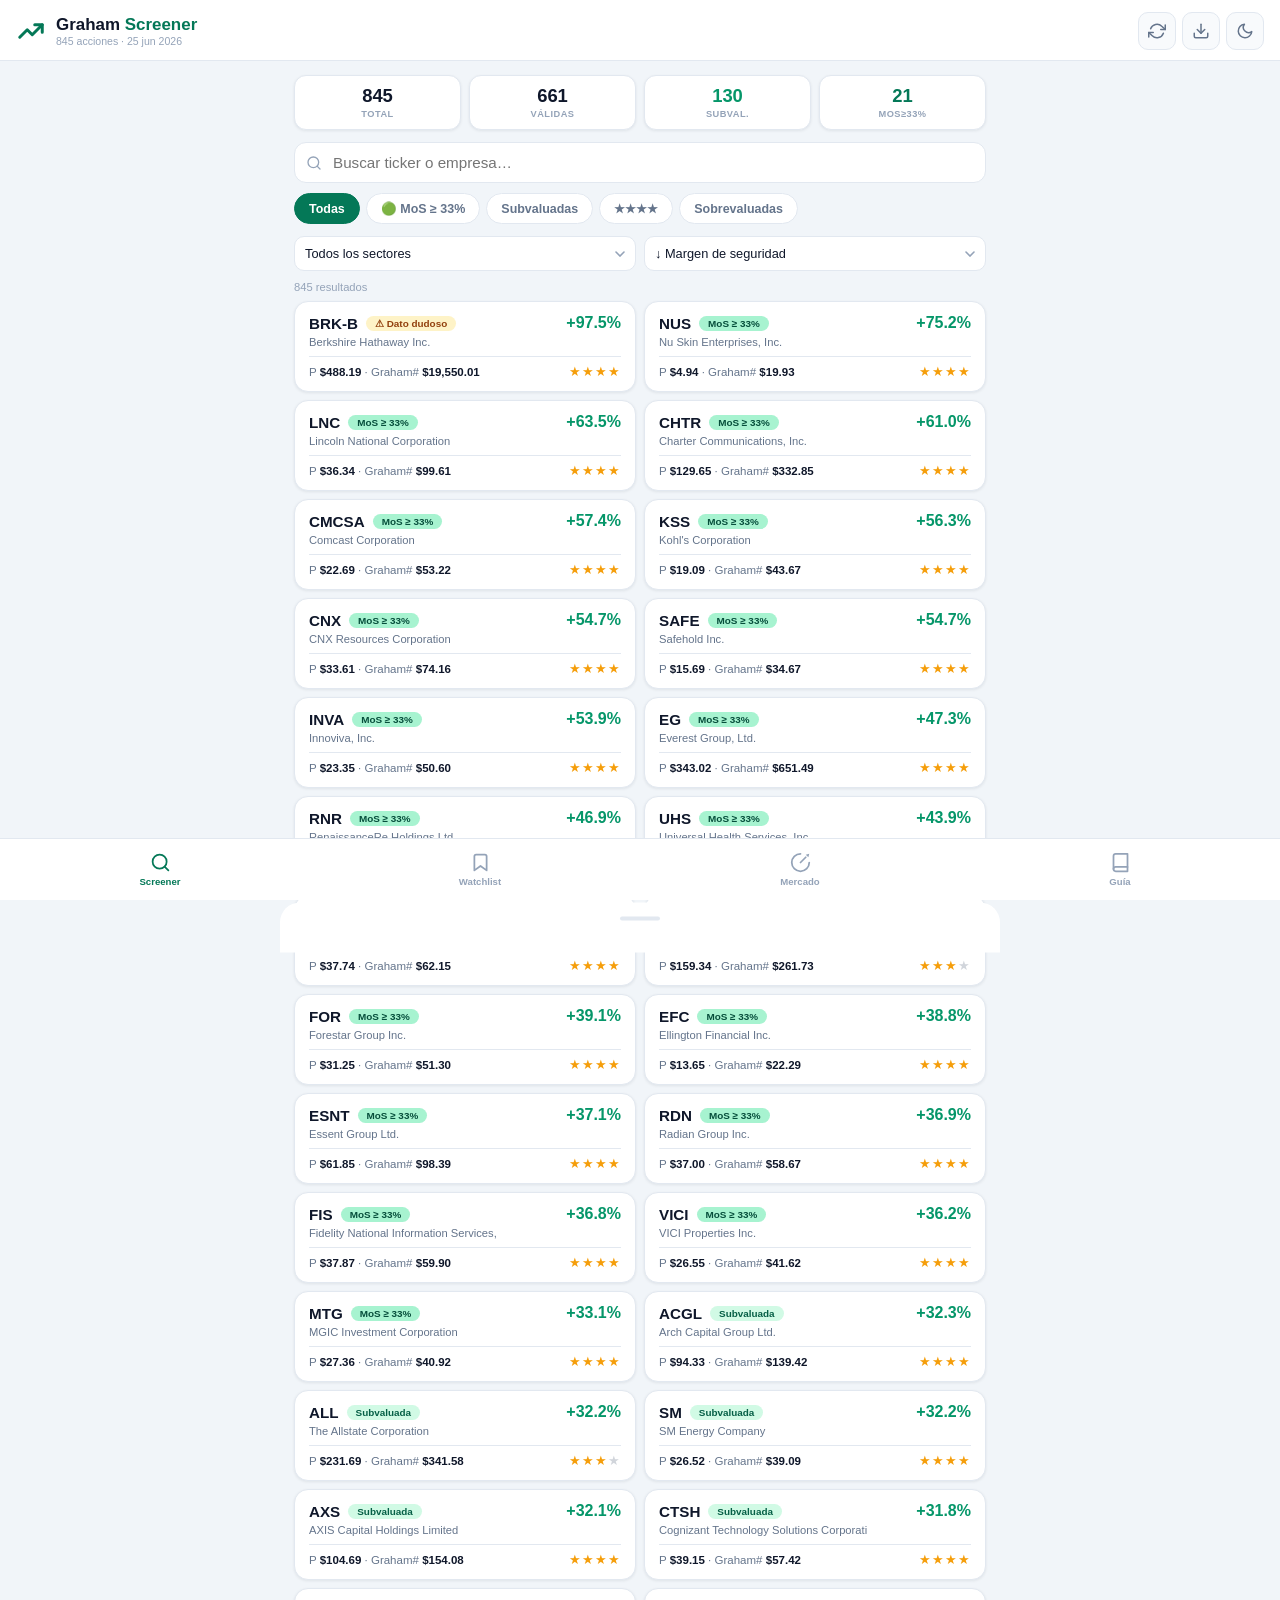
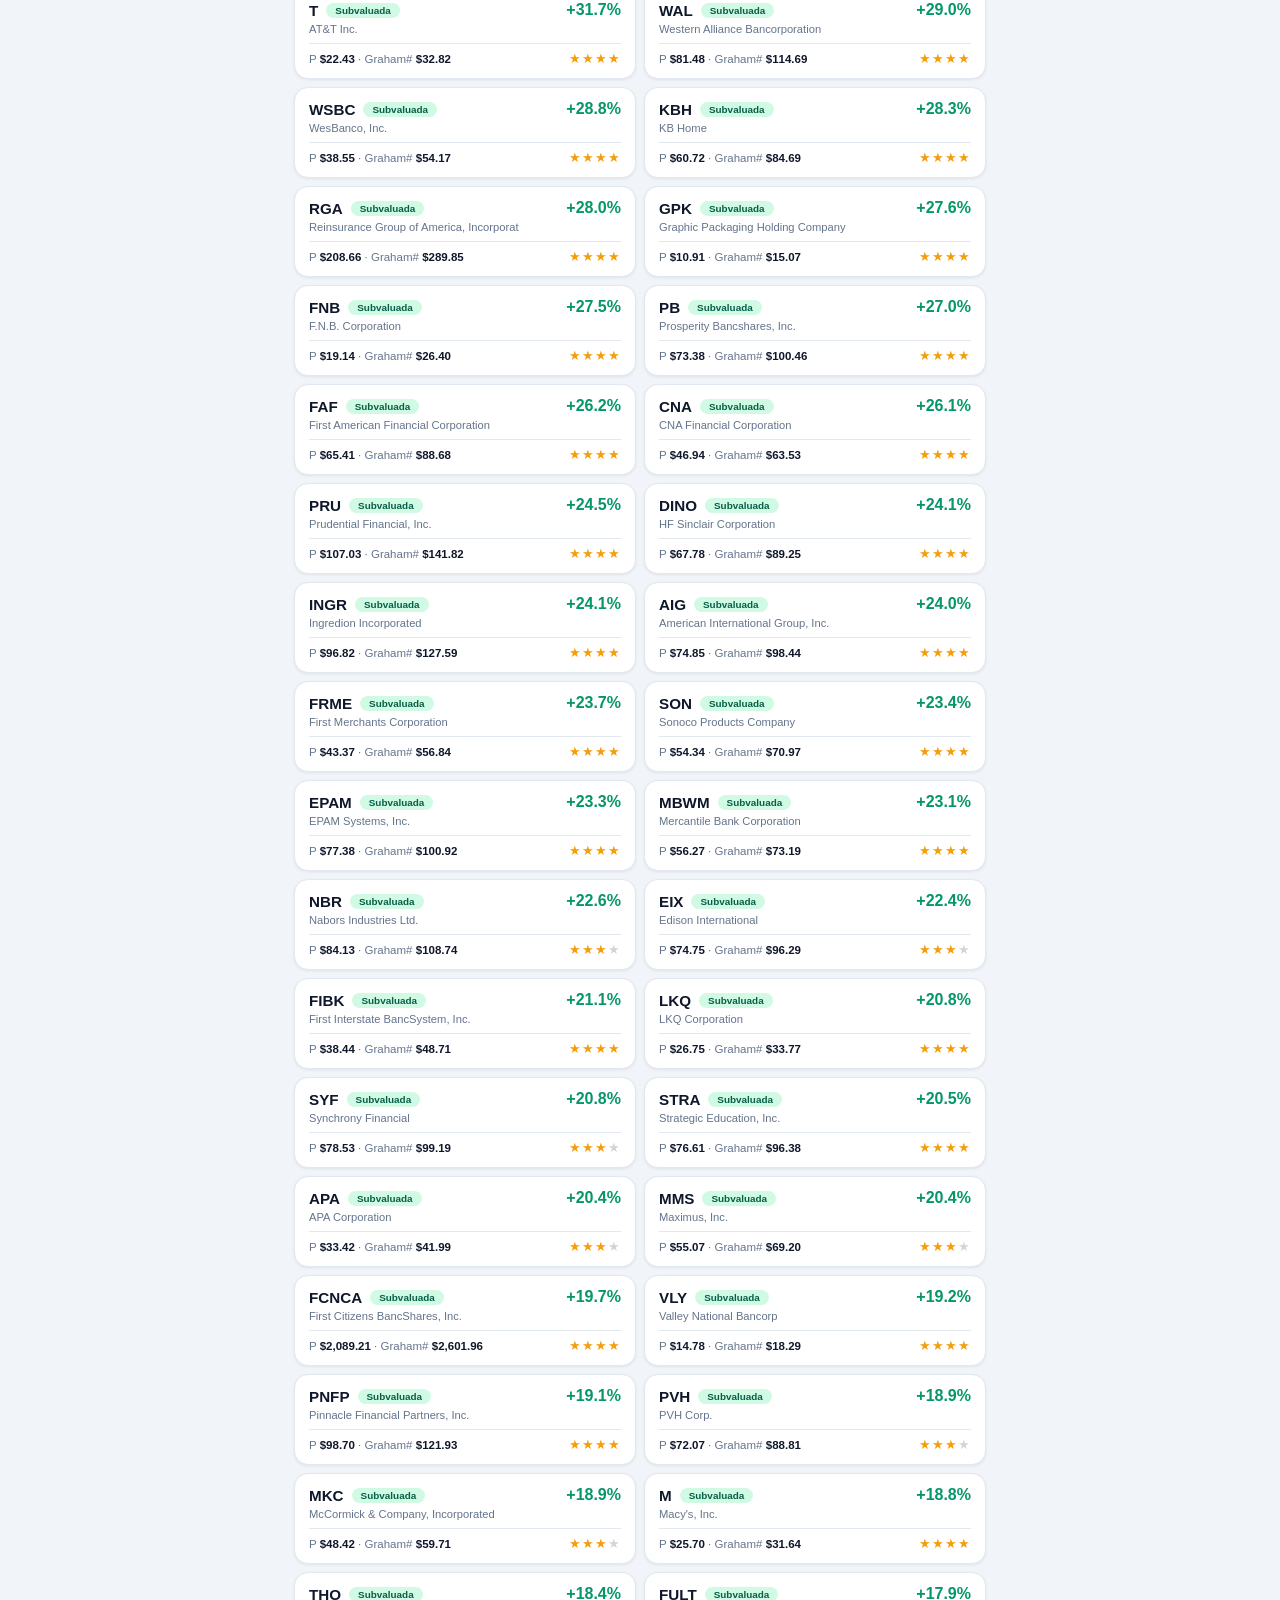
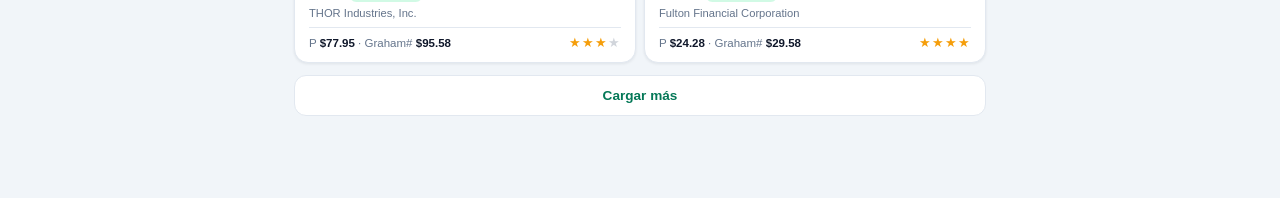
==== app/index.html @ 203ad16f "App Graham Screener (PWA Android) + actualizacion automatica de datos Co-Authored-By: Claude Fable 5" ====
<!DOCTYPE html>
<html lang="es">
<head>
<meta charset="UTF-8">
<meta name="viewport" content="width=device-width, initial-scale=1.0, viewport-fit=cover">
<meta name="theme-color" content="#065f46" media="(prefers-color-scheme: light)">
<meta name="theme-color" content="#0b1220" media="(prefers-color-scheme: dark)">
<meta name="description" content="Screener de acciones subvaluadas según el método de Benjamin Graham — S&P 500 + S&P MidCap 400">
<title>Graham Screener</title>
<link rel="manifest" href="manifest.json">
<link rel="icon" type="image/png" href="icons/icon-192.png">
<link rel="apple-touch-icon" href="icons/icon-192.png">
<link rel="stylesheet" href="styles.css">
</head>
<body>

<!-- ═══ Header ═══ -->
<header class="hdr">
  <div class="hdr-brand">
    <svg class="hdr-logo" viewBox="0 0 24 24" fill="none" stroke="currentColor" stroke-width="2.4" stroke-linecap="round" stroke-linejoin="round"><polyline points="3 17 9 11 13 15 21 7"/><polyline points="15 7 21 7 21 13"/></svg>
    <div>
      <h1>Graham <span>Screener</span></h1>
      <div class="hdr-sub" id="hdrUpdated">—</div>
    </div>
  </div>
  <div class="hdr-actions">
    <button class="icon-btn" id="btnRefresh" title="Actualizar datos" aria-label="Actualizar datos">
      <svg viewBox="0 0 24 24" fill="none" stroke="currentColor" stroke-width="2" stroke-linecap="round" stroke-linejoin="round"><polyline points="23 4 23 10 17 10"/><polyline points="1 20 1 14 7 14"/><path d="M3.51 9a9 9 0 0 1 14.85-3.36L23 10M1 14l4.64 4.36A9 9 0 0 0 20.49 15"/></svg>
    </button>
    <button class="icon-btn" id="btnImport" title="Importar archivo de datos" aria-label="Importar datos">
      <svg viewBox="0 0 24 24" fill="none" stroke="currentColor" stroke-width="2" stroke-linecap="round" stroke-linejoin="round"><path d="M21 15v4a2 2 0 0 1-2 2H5a2 2 0 0 1-2-2v-4"/><polyline points="7 10 12 15 17 10"/><line x1="12" y1="15" x2="12" y2="3"/></svg>
    </button>
    <button class="icon-btn" id="btnTheme" title="Cambiar tema" aria-label="Cambiar tema">
      <svg id="iconMoon" viewBox="0 0 24 24" fill="none" stroke="currentColor" stroke-width="2" stroke-linecap="round" stroke-linejoin="round"><path d="M21 12.79A9 9 0 1 1 11.21 3 7 7 0 0 0 21 12.79z"/></svg>
      <svg id="iconSun" viewBox="0 0 24 24" fill="none" stroke="currentColor" stroke-width="2" stroke-linecap="round" stroke-linejoin="round" style="display:none"><circle cx="12" cy="12" r="5"/><line x1="12" y1="1" x2="12" y2="3"/><line x1="12" y1="21" x2="12" y2="23"/><line x1="4.22" y1="4.22" x2="5.64" y2="5.64"/><line x1="18.36" y1="18.36" x2="19.78" y2="19.78"/><line x1="1" y1="12" x2="3" y2="12"/><line x1="21" y1="12" x2="23" y2="12"/><line x1="4.22" y1="19.78" x2="5.64" y2="18.36"/><line x1="18.36" y1="5.64" x2="19.78" y2="4.22"/></svg>
    </button>
  </div>
  <input type="file" id="fileImport" accept=".json,.js" hidden>
</header>

<main id="main">

<!-- ═══ VISTA: SCREENER ═══ -->
<section class="view active" id="view-screener">
  <div class="stats-row" id="statsRow"></div>

  <div class="search-wrap">
    <svg viewBox="0 0 24 24" fill="none" stroke="currentColor" stroke-width="2" stroke-linecap="round"><circle cx="11" cy="11" r="8"/><line x1="21" y1="21" x2="16.65" y2="16.65"/></svg>
    <input type="search" id="searchBox" placeholder="Buscar ticker o empresa…" autocomplete="off">
  </div>

  <div class="chips-scroll" id="filterChips">
    <button class="chip active" data-filter="all">Todas</button>
    <button class="chip" data-filter="strong">🟢 MoS ≥ 33%</button>
    <button class="chip" data-filter="under">Subvaluadas</button>
    <button class="chip" data-filter="stars4">★★★★</button>
    <button class="chip" data-filter="over">Sobrevaluadas</button>
  </div>

  <div class="selects-row">
    <select id="sectorSel" aria-label="Sector"></select>
    <select id="sortSel" aria-label="Ordenar por">
      <option value="mos">↓ Margen de seguridad</option>
      <option value="stars">↓ Estrellas</option>
      <option value="pe">↑ P/E</option>
      <option value="pb">↑ P/B</option>
      <option value="mcap">↓ Capitalización</option>
      <option value="ticker">A–Z Ticker</option>
    </select>
  </div>

  <div class="result-count" id="resultCount"></div>
  <div class="stock-list" id="stockList"></div>
  <button class="btn-more" id="btnMore" style="display:none">Cargar más</button>
</section>

<!-- ═══ VISTA: WATCHLIST ═══ -->
<section class="view" id="view-watchlist">
  <div class="card">
    <div class="card-title">➕ Agregar acción manual</div>
    <div class="form-grid">
      <div class="fg"><label for="fTk">Ticker</label><input id="fTk" type="text" placeholder="AAPL" maxlength="12" autocapitalize="characters"></div>
      <div class="fg"><label for="fPr">Precio ($)</label><input id="fPr" type="number" inputmode="decimal" placeholder="175.50" min="0" step="0.01"></div>
      <div class="fg"><label for="fEp">EPS (TTM)</label><input id="fEp" type="number" inputmode="decimal" placeholder="6.13" step="0.01"></div>
      <div class="fg"><label for="fBv">BVPS</label><input id="fBv" type="number" inputmode="decimal" placeholder="4.25" step="0.01"></div>
      <div class="fg fg-full"><label for="fNm">Nombre (opcional)</label><input id="fNm" type="text" placeholder="Apple Inc."></div>
    </div>
    <button class="btn-primary" id="btnAdd">Agregar a watchlist</button>
    <p class="form-hint">EPS y BVPS en <a href="https://finance.yahoo.com" target="_blank" rel="noopener">finance.yahoo.com</a> → Statistics. Para BMV usa sufijo .MX (ej. AMXB.MX)</p>
  </div>
  <div class="card">
    <div class="card-head">
      <span class="card-title">Mi watchlist</span>
      <span class="card-count" id="wlCount"></span>
    </div>
    <div id="wlBody"></div>
  </div>
</section>

<!-- ═══ VISTA: MERCADO ═══ -->
<section class="view" id="view-market">
  <div class="card">
    <div class="card-title">Indicador Buffett — Market Cap / GNP</div>
    <div class="bi-flex">
      <div id="biGauge"></div>
      <div class="bi-info">
        <div class="bi-num-row"><span class="bi-num" id="biNum">—</span><span class="bi-unit">% del GNP</span></div>
        <span class="bi-pill" id="biPill">Sin dato</span>
        <div class="bi-date" id="biDate"></div>
      </div>
    </div>
    <div class="bi-zones">
      <span class="zone z-green">&lt;75% Subvaluado</span>
      <span class="zone z-yellow">75–90% Justo</span>
      <span class="zone z-orange">90–115% Alto</span>
      <span class="zone z-red">&gt;115% Peligro</span>
    </div>
    <div class="bi-edit">
      <input type="number" id="biIn" inputmode="decimal" placeholder="ej. 182" min="0" max="500">
      <button class="btn-primary" id="btnBI">Actualizar</button>
    </div>
    <p class="form-hint">Consulta el valor actual en <a href="https://www.gurufocus.com/stock-market-valuations.php" target="_blank" rel="noopener">gurufocus.com — Market Valuations</a></p>
  </div>

  <div class="card">
    <div class="card-title">🟢 Oportunidades por sector <span class="card-title-note">(MoS ≥ 0%)</span></div>
    <div id="sectorBars"></div>
  </div>

  <div class="card">
    <div class="card-title">⭐ Top 10 — Mayor margen de seguridad</div>
    <div id="topList"></div>
  </div>
</section>

<!-- ═══ VISTA: GUÍA ═══ -->
<section class="view" id="view-guide">
  <div class="card">
    <div class="card-title">📐 Método de Benjamin Graham</div>
    <div class="formula">Graham # = √(22.5 × EPS × BVPS)</div>
    <ul class="guide-list">
      <li><strong>EPS</strong> — ganancias por acción de los últimos 12 meses</li>
      <li><strong>BVPS</strong> — valor en libros por acción</li>
      <li><strong>22.5</strong> — P/E máximo (15) × P/B máximo (1.5) según Graham</li>
      <li>Precio &lt; Graham # → la acción cotiza bajo su valor intrínseco</li>
      <li>Graham recomendaba comprar con <strong>margen de seguridad ≥ 33%</strong></li>
      <li>EPS o BVPS negativos → Graham # inválido (no aplica el método)</li>
    </ul>
  </div>
  <div class="card">
    <div class="card-title">★ Score de 4 estrellas</div>
    <ul class="guide-list">
      <li>★ Precio &lt; Graham Number</li>
      <li>★ P/E ≤ 15</li>
      <li>★ P/B ≤ 1.5</li>
      <li>★ P/E × P/B ≤ 22.5</li>
    </ul>
  </div>
  <div class="card">
    <div class="card-title">🔄 Cómo actualizar los datos</div>
    <ol class="guide-steps">
      <li><strong>Automático:</strong> cada día hábil, después del cierre del mercado, un robot en la nube (GitHub Actions) corre el screener completo y publica los datos nuevos.</li>
      <li>En la app, toca el botón <strong>🔄 Actualizar</strong> (arriba a la derecha) para traerlos. También se refrescan solos al abrir la app con internet.</li>
      <li><strong>Manual (respaldo):</strong> corre <code>run_screener.bat</code> en tu PC y usa el botón <strong>⬇ Importar</strong> con el archivo <code>graham_screen.json</code>.</li>
    </ol>
    <p class="form-hint">Los datos se guardan en el teléfono y quedan disponibles sin conexión.</p>
  </div>
  <div class="warn-box">
    ⚠️ <strong>Nota BRK-B:</strong> Berkshire reporta BVPS en escala Clase A. El dato de Yahoo Finance infla su Graham Number — no es confiable para BRK-B.
  </div>
  <div class="warn-box info">
    ℹ️ Esta app es una herramienta educativa de análisis cuantitativo. No constituye asesoría de inversión.
  </div>
</section>

</main>

<!-- ═══ Bottom Nav ═══ -->
<nav class="bottom-nav">
  <button class="nav-item active" data-view="screener">
    <svg viewBox="0 0 24 24" fill="none" stroke="currentColor" stroke-width="2" stroke-linecap="round"><circle cx="11" cy="11" r="8"/><line x1="21" y1="21" x2="16.65" y2="16.65"/></svg>
    <span>Screener</span>
  </button>
  <button class="nav-item" data-view="watchlist">
    <svg viewBox="0 0 24 24" fill="none" stroke="currentColor" stroke-width="2" stroke-linecap="round" stroke-linejoin="round"><path d="M19 21l-7-5-7 5V5a2 2 0 0 1 2-2h10a2 2 0 0 1 2 2z"/></svg>
    <span>Watchlist</span>
  </button>
  <button class="nav-item" data-view="market">
    <svg viewBox="0 0 24 24" fill="none" stroke="currentColor" stroke-width="2" stroke-linecap="round" stroke-linejoin="round"><path d="M12 2a10 10 0 1 0 10 10"/><path d="M12 12l6-6"/><path d="M22 2l-4 1 3 3z" fill="currentColor" stroke="none"/></svg>
    <span>Mercado</span>
  </button>
  <button class="nav-item" data-view="guide">
    <svg viewBox="0 0 24 24" fill="none" stroke="currentColor" stroke-width="2" stroke-linecap="round" stroke-linejoin="round"><path d="M4 19.5A2.5 2.5 0 0 1 6.5 17H20"/><path d="M6.5 2H20v20H6.5A2.5 2.5 0 0 1 4 19.5v-15A2.5 2.5 0 0 1 6.5 2z"/></svg>
    <span>Guía</span>
  </button>
</nav>

<!-- ═══ Detail Sheet ═══ -->
<div class="sheet-backdrop" id="sheetBackdrop"></div>
<div class="sheet" id="sheet" role="dialog" aria-modal="true">
  <div class="sheet-handle"></div>
  <div id="sheetBody"></div>
</div>

<div class="toast" id="toast"></div>

<script src="data.js"></script>
<script src="app.js"></script>
</body>
</html>
---- app/styles.css ----
/* ═══ Graham Screener — mobile-first PWA ═══ */
:root {
  --bg: #f1f5f9;
  --surface: #ffffff;
  --surface2: #f8fafc;
  --border: #e2e8f0;
  --text: #0f172a;
  --text2: #64748b;
  --text3: #94a3b8;
  --accent: #047857;
  --accent-soft: #d1fae5;
  --accent-text: #065f46;
  --green: #059669;
  --green-bg: #d1fae5;
  --green-text: #065f46;
  --strong-bg: #a7f3d0;
  --strong-text: #064e3b;
  --yellow-bg: #fef3c7;
  --yellow-text: #92400e;
  --orange-bg: #ffedd5;
  --orange-text: #c2410c;
  --red: #dc2626;
  --red-bg: #fee2e2;
  --red-text: #991b1b;
  --gray-bg: #f1f5f9;
  --gray-text: #475569;
  --star: #f59e0b;
  --star-off: #d1d5db;
  --shadow: 0 1px 3px rgba(15, 23, 42, .08);
  --nav-h: 62px;
}
[data-theme="dark"] {
  --bg: #0b1220;
  --surface: #131c2e;
  --surface2: #1a2438;
  --border: #263450;
  --text: #e2e8f0;
  --text2: #94a3b8;
  --text3: #64748b;
  --accent: #10b981;
  --accent-soft: #064e3b;
  --accent-text: #6ee7b7;
  --green: #34d399;
  --green-bg: #064e3b;
  --green-text: #6ee7b7;
  --strong-bg: #065f46;
  --strong-text: #a7f3d0;
  --yellow-bg: #452c03;
  --yellow-text: #fcd34d;
  --orange-bg: #431407;
  --orange-text: #fdba74;
  --red: #f87171;
  --red-bg: #450a0a;
  --red-text: #fca5a5;
  --gray-bg: #1e293b;
  --gray-text: #94a3b8;
  --star: #fbbf24;
  --star-off: #334155;
  --shadow: 0 1px 3px rgba(0, 0, 0, .4);
}

* { margin: 0; padding: 0; box-sizing: border-box; -webkit-tap-highlight-color: transparent; }
html { scroll-behavior: smooth; }
body {
  font-family: -apple-system, BlinkMacSystemFont, 'Segoe UI', Roboto, sans-serif;
  background: var(--bg); color: var(--text);
  padding-bottom: calc(var(--nav-h) + env(safe-area-inset-bottom));
  min-height: 100vh;
  transition: background .2s, color .2s;
}
button { font-family: inherit; cursor: pointer; }
input, select { font-family: inherit; color: var(--text); }

/* ═══ Header ═══ */
.hdr {
  position: sticky; top: 0; z-index: 40;
  display: flex; align-items: center; justify-content: space-between;
  padding: 12px 16px calc(10px);
  padding-top: calc(12px + env(safe-area-inset-top));
  background: var(--surface);
  border-bottom: 1px solid var(--border);
}
.hdr-brand { display: flex; align-items: center; gap: 10px; }
.hdr-logo { width: 30px; height: 30px; color: var(--accent); flex-shrink: 0; }
.hdr h1 { font-size: 1.06rem; font-weight: 800; line-height: 1.15; }
.hdr h1 span { color: var(--accent); }
.hdr-sub { font-size: .66rem; color: var(--text3); }
.hdr-actions { display: flex; gap: 6px; }
.icon-btn {
  width: 38px; height: 38px; border-radius: 10px;
  border: 1px solid var(--border); background: var(--surface2);
  color: var(--text2); display: grid; place-items: center;
}
.icon-btn svg { width: 18px; height: 18px; }
.icon-btn:active { transform: scale(.93); }

/* ═══ Views ═══ */
main { padding: 14px 14px 20px; max-width: 720px; margin: 0 auto; }
.view { display: none; animation: fadeIn .18s ease; }
.view.active { display: block; }
@keyframes fadeIn { from { opacity: 0; transform: translateY(4px); } to { opacity: 1; transform: none; } }

/* ═══ Stats row ═══ */
.stats-row {
  display: grid; grid-template-columns: repeat(4, 1fr); gap: 8px; margin-bottom: 12px;
}
.stat {
  background: var(--surface); border: 1px solid var(--border); border-radius: 12px;
  padding: 10px 6px; text-align: center; box-shadow: var(--shadow);
}
.stat .v { font-size: 1.15rem; font-weight: 800; line-height: 1.1; }
.stat .l { font-size: .58rem; font-weight: 700; color: var(--text3); text-transform: uppercase; letter-spacing: .05em; margin-top: 3px; }
.stat.s-green .v { color: var(--green); }
.stat.s-strong .v { color: var(--accent); }

/* ═══ Search + filters ═══ */
.search-wrap { position: relative; margin-bottom: 10px; }
.search-wrap svg {
  position: absolute; left: 12px; top: 50%; transform: translateY(-50%);
  width: 16px; height: 16px; color: var(--text3); pointer-events: none;
}
.search-wrap input {
  width: 100%; padding: 11px 14px 11px 38px;
  border: 1.5px solid var(--border); border-radius: 12px;
  background: var(--surface); font-size: .95rem;
}
.search-wrap input:focus { outline: none; border-color: var(--accent); }

.chips-scroll {
  display: flex; gap: 6px; overflow-x: auto; padding-bottom: 6px; margin-bottom: 6px;
  scrollbar-width: none;
}
.chips-scroll::-webkit-scrollbar { display: none; }
.chip {
  flex-shrink: 0; padding: 7px 14px; border-radius: 20px;
  font-size: .78rem; font-weight: 600;
  border: 1.5px solid var(--border); background: var(--surface); color: var(--text2);
  white-space: nowrap;
}
.chip.active { background: var(--accent); color: #fff; border-color: var(--accent); }

.selects-row { display: grid; grid-template-columns: 1fr 1fr; gap: 8px; margin-bottom: 10px; }
.selects-row select {
  width: 100%; padding: 9px 10px; border: 1.5px solid var(--border);
  border-radius: 10px; background: var(--surface); font-size: .8rem;
  appearance: none;
  background-image: url("data:image/svg+xml,%3Csvg xmlns='http://www.w3.org/2000/svg' width='10' height='6' viewBox='0 0 10 6'%3E%3Cpath d='M1 1l4 4 4-4' stroke='%2394a3b8' stroke-width='1.6' fill='none' stroke-linecap='round'/%3E%3C/svg%3E");
  background-repeat: no-repeat; background-position: right 10px center;
}
.result-count { font-size: .7rem; color: var(--text3); margin-bottom: 8px; }

/* ═══ Stock cards ═══ */
.stock-list { display: flex; flex-direction: column; gap: 8px; }
.stock-card {
  background: var(--surface); border: 1px solid var(--border); border-radius: 14px;
  padding: 12px 14px; box-shadow: var(--shadow); cursor: pointer;
  display: grid; grid-template-columns: 1fr auto; gap: 4px 10px;
  transition: transform .08s;
}
.stock-card:active { transform: scale(.985); }
.sc-top { display: flex; align-items: center; gap: 8px; min-width: 0; }
.sc-ticker { font-weight: 800; font-size: .95rem; }
.sc-badge {
  padding: 2px 9px; border-radius: 20px; font-size: .62rem; font-weight: 700; white-space: nowrap;
}
.b-strong { background: var(--strong-bg); color: var(--strong-text); }
.b-under { background: var(--green-bg); color: var(--green-text); }
.b-fair { background: var(--yellow-bg); color: var(--yellow-text); }
.b-over { background: var(--red-bg); color: var(--red-text); }
.b-na { background: var(--gray-bg); color: var(--gray-text); }
.sc-name {
  font-size: .7rem; color: var(--text2);
  overflow: hidden; text-overflow: ellipsis; white-space: nowrap;
}
.sc-mos { text-align: right; font-weight: 800; font-size: 1rem; }
.mos-pos { color: var(--green); }
.mos-neg { color: var(--red); }
.mos-na { color: var(--text3); font-weight: 600; font-size: .8rem; }
.sc-bottom {
  grid-column: 1 / -1; display: flex; align-items: center; justify-content: space-between;
  margin-top: 4px; padding-top: 7px; border-top: 1px solid var(--border);
}
.sc-prices { font-size: .72rem; color: var(--text2); font-variant-numeric: tabular-nums; }
.sc-prices b { color: var(--text); }
.stars { font-size: .8rem; letter-spacing: 1px; }
.stars .on { color: var(--star); }
.stars .off { color: var(--star-off); }

.btn-more {
  width: 100%; margin-top: 12px; padding: 12px;
  border: 1.5px solid var(--border); border-radius: 12px;
  background: var(--surface); color: var(--accent); font-weight: 700; font-size: .85rem;
}
.empty-msg { text-align: center; padding: 40px 20px; color: var(--text3); font-size: .85rem; }
.empty-msg .big { font-size: 2rem; margin-bottom: 8px; }

/* ═══ Cards genéricas ═══ */
.card {
  background: var(--surface); border: 1px solid var(--border); border-radius: 14px;
  padding: 16px; box-shadow: var(--shadow); margin-bottom: 12px;
}
.card-head { display: flex; justify-content: space-between; align-items: center; margin-bottom: 10px; }
.card-head .card-title { margin-bottom: 0; }
.card-title {
  font-size: .68rem; font-weight: 800; color: var(--text2);
  text-transform: uppercase; letter-spacing: .08em; margin-bottom: 12px;
}
.card-title-note { font-weight: 600; text-transform: none; letter-spacing: 0; color: var(--text3); }
.card-count { font-size: .72rem; color: var(--text3); }

/* ═══ Forms ═══ */
.form-grid { display: grid; grid-template-columns: 1fr 1fr; gap: 10px; margin-bottom: 12px; }
.fg-full { grid-column: 1 / -1; }
.fg label {
  display: block; font-size: .6rem; font-weight: 700; color: var(--text2);
  text-transform: uppercase; letter-spacing: .06em; margin-bottom: 4px;
}
.fg input {
  width: 100%; padding: 10px 11px; border: 1.5px solid var(--border);
  border-radius: 10px; background: var(--surface2); font-size: .92rem;
}
.fg input:focus { outline: none; border-color: var(--accent); }
.btn-primary {
  width: 100%; padding: 12px; background: var(--accent); color: #fff;
  border: none; border-radius: 12px; font-size: .9rem; font-weight: 700;
}
.btn-primary:active { opacity: .85; }
.form-hint { font-size: .68rem; color: var(--text3); margin-top: 10px; line-height: 1.5; }
.form-hint a { color: var(--accent); text-decoration: none; font-weight: 600; }

/* ═══ Watchlist ═══ */
.wl-item {
  display: grid; grid-template-columns: 1fr auto auto; gap: 4px 10px; align-items: center;
  padding: 11px 0; border-bottom: 1px solid var(--border);
}
.wl-item:last-child { border-bottom: none; }
.wl-main { min-width: 0; cursor: pointer; }
.wl-tk { font-weight: 800; font-size: .9rem; }
.wl-nm { font-size: .68rem; color: var(--text2); overflow: hidden; text-overflow: ellipsis; white-space: nowrap; }
.wl-metrics { text-align: right; }
.wl-mos { font-weight: 800; font-size: .92rem; }
.wl-gn { font-size: .66rem; color: var(--text3); font-variant-numeric: tabular-nums; }
.wl-del {
  width: 34px; height: 34px; border-radius: 9px; border: 1px solid var(--border);
  background: var(--surface2); color: var(--red); display: grid; place-items: center;
}
.wl-del svg { width: 15px; height: 15px; }
.wl-src { font-size: .58rem; color: var(--text3); text-transform: uppercase; letter-spacing: .04em; }

/* ═══ Buffett ═══ */
.bi-flex { display: flex; align-items: center; gap: 18px; margin-bottom: 12px; }
.bi-num-row { display: flex; align-items: baseline; gap: 6px; }
.bi-num { font-size: 2rem; font-weight: 800; line-height: 1; }
.bi-unit { font-size: .72rem; color: var(--text2); }
.bi-pill {
  display: inline-block; margin-top: 6px; padding: 3px 12px; border-radius: 20px;
  font-size: .72rem; font-weight: 700; background: var(--gray-bg); color: var(--gray-text);
}
.bi-date { font-size: .64rem; color: var(--text3); margin-top: 5px; }
.bi-zones { display: flex; flex-wrap: wrap; gap: 5px; margin-bottom: 14px; }
.zone { font-size: .6rem; font-weight: 600; padding: 3px 8px; border-radius: 8px; }
.z-green { background: var(--green-bg); color: var(--green-text); }
.z-yellow { background: var(--yellow-bg); color: var(--yellow-text); }
.z-orange { background: var(--orange-bg); color: var(--orange-text); }
.z-red { background: var(--red-bg); color: var(--red-text); }
.bi-edit { display: flex; gap: 8px; }
.bi-edit input {
  flex: 1; padding: 10px 12px; border: 1.5px solid var(--border);
  border-radius: 10px; background: var(--surface2); font-size: .92rem;
}
.bi-edit input:focus { outline: none; border-color: var(--accent); }
.bi-edit .btn-primary { width: auto; padding: 10px 18px; }

/* Sector bars */
.sbar { margin-bottom: 10px; }
.sbar-head { display: flex; justify-content: space-between; font-size: .72rem; margin-bottom: 4px; }
.sbar-name { font-weight: 600; }
.sbar-n { color: var(--text2); font-variant-numeric: tabular-nums; }
.sbar-track { height: 8px; background: var(--gray-bg); border-radius: 6px; overflow: hidden; }
.sbar-fill { height: 100%; background: var(--accent); border-radius: 6px; }

/* Top list */
.top-item {
  display: flex; align-items: center; gap: 10px; padding: 9px 0;
  border-bottom: 1px solid var(--border); cursor: pointer;
}
.top-item:last-child { border-bottom: none; }
.top-rank {
  width: 24px; height: 24px; border-radius: 8px; background: var(--accent-soft);
  color: var(--accent-text); font-size: .7rem; font-weight: 800;
  display: grid; place-items: center; flex-shrink: 0;
}
.top-main { flex: 1; min-width: 0; }
.top-tk { font-weight: 800; font-size: .85rem; }
.top-nm { font-size: .65rem; color: var(--text2); overflow: hidden; text-overflow: ellipsis; white-space: nowrap; }
.top-mos { font-weight: 800; color: var(--green); font-size: .9rem; }

/* ═══ Guía ═══ */
.formula {
  background: var(--accent-soft); color: var(--accent-text);
  border-radius: 10px; padding: 12px; text-align: center;
  font-family: ui-monospace, Consolas, monospace; font-weight: 700; font-size: .95rem;
  margin-bottom: 14px;
}
.guide-list { list-style: none; }
.guide-list li {
  font-size: .8rem; padding: 5px 0; line-height: 1.5; color: var(--text);
  display: flex; gap: 8px;
}
.guide-list li::before { content: '▸'; color: var(--accent); flex-shrink: 0; }
.guide-steps { padding-left: 20px; }
.guide-steps li { font-size: .8rem; padding: 4px 0; line-height: 1.5; }
.guide-steps code {
  background: var(--gray-bg); padding: 1px 6px; border-radius: 5px;
  font-family: ui-monospace, Consolas, monospace; font-size: .74rem;
}
.warn-box {
  background: var(--yellow-bg); color: var(--yellow-text);
  border-radius: 12px; padding: 12px 14px; font-size: .76rem; line-height: 1.5;
  margin-bottom: 12px;
}
.warn-box.info { background: var(--gray-bg); color: var(--gray-text); }

/* ═══ Bottom nav ═══ */
.bottom-nav {
  position: fixed; bottom: 0; left: 0; right: 0; z-index: 50;
  height: calc(var(--nav-h) + env(safe-area-inset-bottom));
  padding-bottom: env(safe-area-inset-bottom);
  background: var(--surface); border-top: 1px solid var(--border);
  display: grid; grid-template-columns: repeat(4, 1fr);
}
.nav-item {
  display: flex; flex-direction: column; align-items: center; justify-content: center; gap: 3px;
  background: none; border: none; color: var(--text3); font-size: .6rem; font-weight: 700;
}
.nav-item svg { width: 21px; height: 21px; }
.nav-item.active { color: var(--accent); }

/* ═══ Detail sheet ═══ */
.sheet-backdrop {
  position: fixed; inset: 0; background: rgba(0, 0, 0, .45); z-index: 60;
  opacity: 0; pointer-events: none; transition: opacity .22s;
}
.sheet-backdrop.open { opacity: 1; pointer-events: auto; }
.sheet {
  position: fixed; left: 0; right: 0; bottom: 0; z-index: 61;
  background: var(--surface); border-radius: 20px 20px 0 0;
  max-height: 86vh; overflow-y: auto;
  padding: 8px 18px calc(20px + env(safe-area-inset-bottom));
  transform: translateY(105%); transition: transform .25s cubic-bezier(.3, .9, .3, 1);
  max-width: 720px; margin: 0 auto;
}
.sheet.open { transform: none; }
.sheet-handle {
  width: 40px; height: 4px; border-radius: 4px; background: var(--border);
  margin: 6px auto 12px;
}
.dt-head { display: flex; align-items: flex-start; justify-content: space-between; gap: 10px; margin-bottom: 4px; }
.dt-ticker { font-size: 1.3rem; font-weight: 800; }
.dt-name { font-size: .78rem; color: var(--text2); margin-bottom: 2px; }
.dt-sector { font-size: .66rem; color: var(--text3); }
.dt-bookmark {
  width: 40px; height: 40px; border-radius: 11px; border: 1.5px solid var(--border);
  background: var(--surface2); color: var(--text3); display: grid; place-items: center; flex-shrink: 0;
}
.dt-bookmark.on { color: var(--star); border-color: var(--star); }
.dt-bookmark svg { width: 19px; height: 19px; }
.dt-verdict {
  border-radius: 12px; padding: 12px 14px; margin: 12px 0;
  display: flex; align-items: center; justify-content: space-between; gap: 10px;
}
.dt-verdict .lbl { font-size: .72rem; font-weight: 700; }
.dt-verdict .val { font-size: 1.4rem; font-weight: 800; }
.dt-grid { display: grid; grid-template-columns: 1fr 1fr; gap: 8px; margin-bottom: 12px; }
.dt-metric {
  background: var(--surface2); border: 1px solid var(--border); border-radius: 10px;
  padding: 9px 11px;
}
.dt-metric .k { font-size: .58rem; font-weight: 700; color: var(--text3); text-transform: uppercase; letter-spacing: .05em; }
.dt-metric .v { font-size: .98rem; font-weight: 700; margin-top: 2px; font-variant-numeric: tabular-nums; }
.dt-crit { margin-bottom: 14px; }
.dt-crit-row {
  display: flex; align-items: center; justify-content: space-between;
  padding: 7px 0; border-bottom: 1px solid var(--border); font-size: .78rem;
}
.dt-crit-row:last-child { border-bottom: none; }
.crit-ok { color: var(--green); font-weight: 700; }
.crit-no { color: var(--red); font-weight: 700; }
.dt-link {
  display: block; text-align: center; padding: 11px; border-radius: 12px;
  border: 1.5px solid var(--border); color: var(--accent); font-weight: 700;
  font-size: .82rem; text-decoration: none;
}

/* ═══ Toast ═══ */
.toast {
  position: fixed; left: 50%; bottom: calc(var(--nav-h) + 18px);
  transform: translateX(-50%) translateY(20px);
  background: var(--text); color: var(--bg);
  padding: 10px 18px; border-radius: 12px; font-size: .8rem; font-weight: 600;
  opacity: 0; pointer-events: none; transition: all .25s; z-index: 70;
  max-width: 90vw; text-align: center;
}
.toast.show { opacity: 1; transform: translateX(-50%) translateY(0); }

/* ═══ Tablet+ ═══ */
@media (min-width: 640px) {
  .stock-list { display: grid; grid-template-columns: 1fr 1fr; }
  .form-grid { grid-template-columns: repeat(4, 1fr); }
  .fg-full { grid-column: span 2; }
}
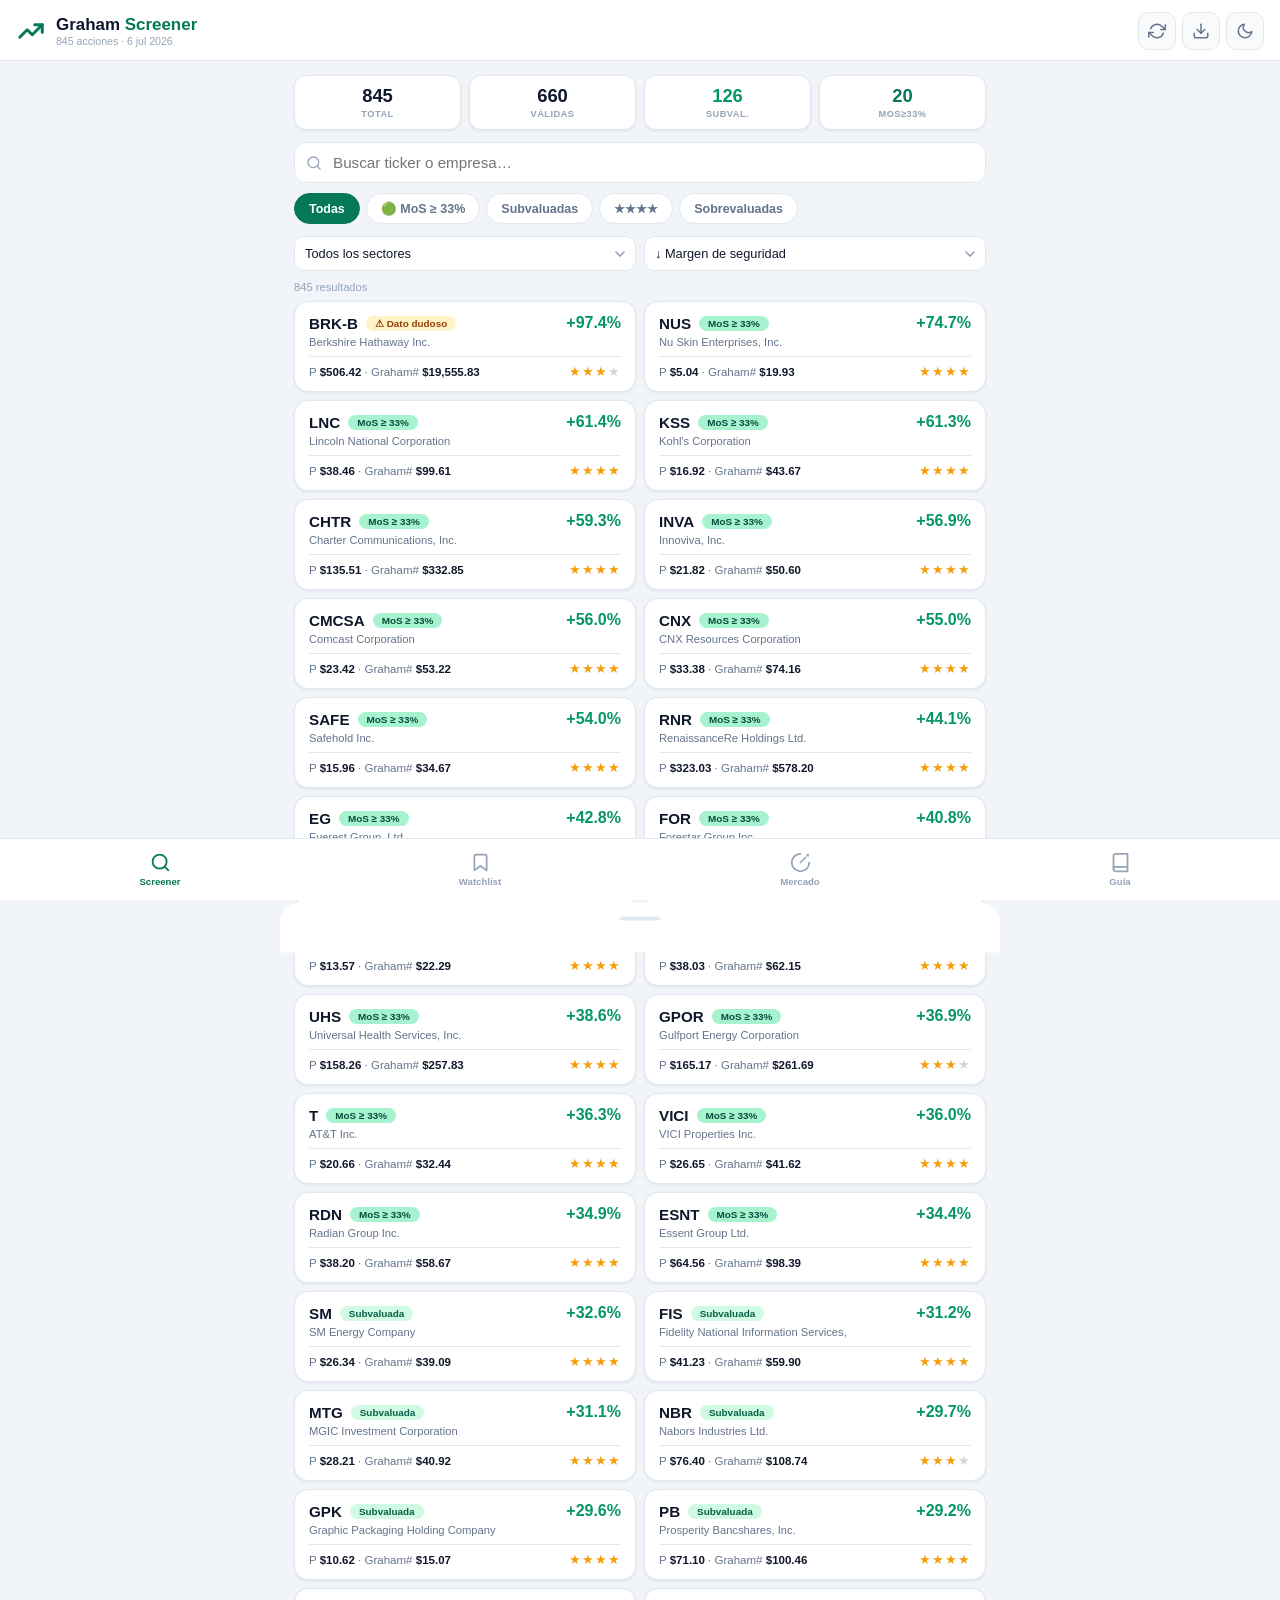
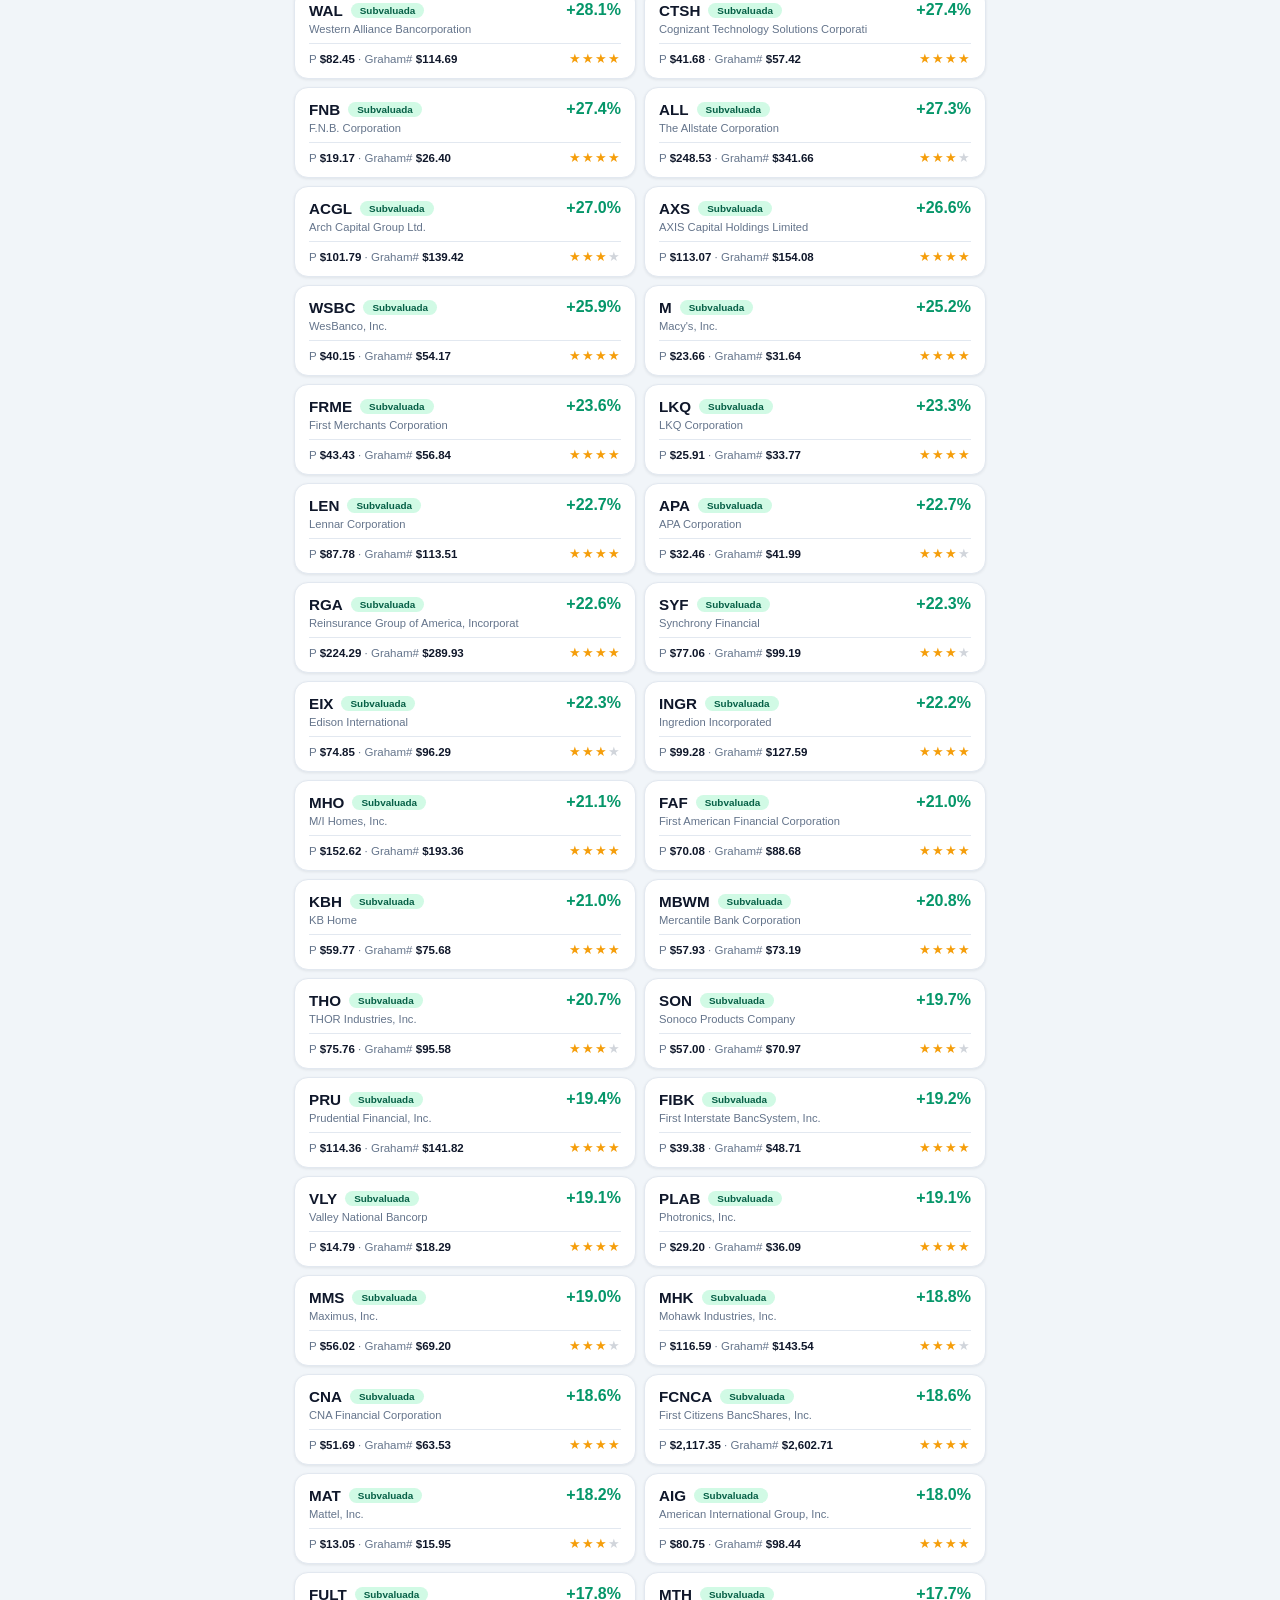
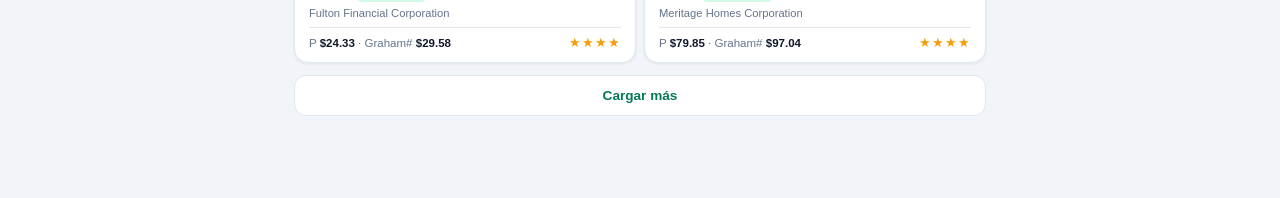
==== commit 38e1bb4c: "Boton Buy Me a Coffee, politica de privacidad y kit para Google Play Co-Authored-By: Claude Fable 5 " ====
--- a/app/index.html
+++ b/app/index.html
@@ -171,6 +171,12 @@
   <div class="warn-box info">
     ℹ️ Esta app es una herramienta educativa de análisis cuantitativo. No constituye asesoría de inversión.
   </div>
+  <div class="card coffee-card">
+    <div class="card-title">☕ ¿Te resulta útil?</div>
+    <p class="coffee-text">Esta app es gratuita, sin anuncios y sin recolección de datos. Si te ayuda en tus análisis, puedes invitarme un café.</p>
+    <a class="btn-coffee" href="https://buymeacoffee.com/faustomanjarrez" target="_blank" rel="noopener">☕ Invítame un café</a>
+  </div>
+  <p class="legal-links"><a href="privacidad.html">Política de privacidad</a> · <a href="https://github.com/faustomanjarrez/graham-screener" target="_blank" rel="noopener">Código fuente</a></p>
 </section>
 
 </main>
--- a/app/styles.css
+++ b/app/styles.css
@@ -403,6 +403,18 @@
 }
 .toast.show { opacity: 1; transform: translateX(-50%) translateY(0); }
 
+/* ═══ Café + legales ═══ */
+.coffee-card { text-align: center; }
+.coffee-text { font-size: .78rem; color: var(--text2); line-height: 1.5; margin-bottom: 12px; }
+.btn-coffee {
+  display: inline-block; padding: 11px 22px; border-radius: 12px;
+  background: #ffdd00; color: #1a1a1a; font-weight: 800; font-size: .85rem;
+  text-decoration: none;
+}
+.btn-coffee:active { opacity: .85; }
+.legal-links { text-align: center; font-size: .68rem; color: var(--text3); padding: 4px 0 10px; }
+.legal-links a { color: var(--text3); text-decoration: underline; }
+
 /* ═══ Tablet+ ═══ */
 @media (min-width: 640px) {
   .stock-list { display: grid; grid-template-columns: 1fr 1fr; }
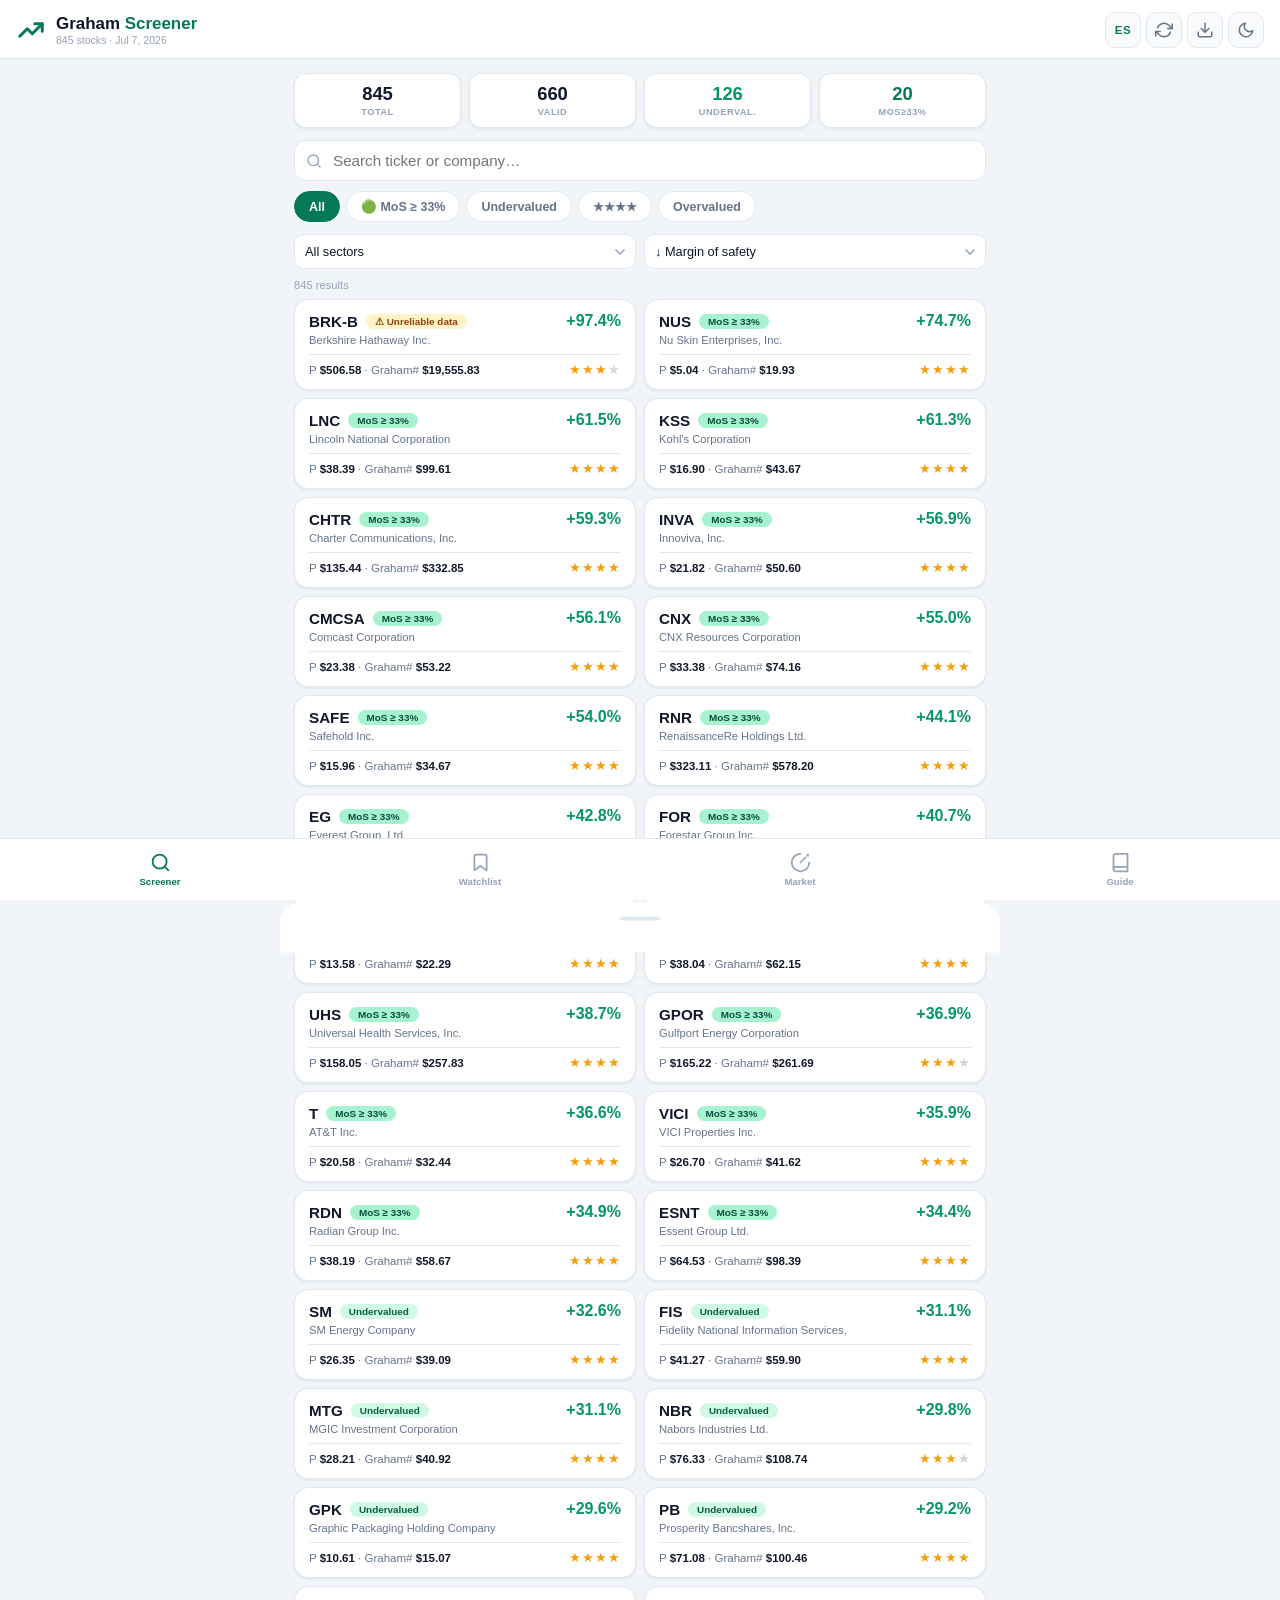
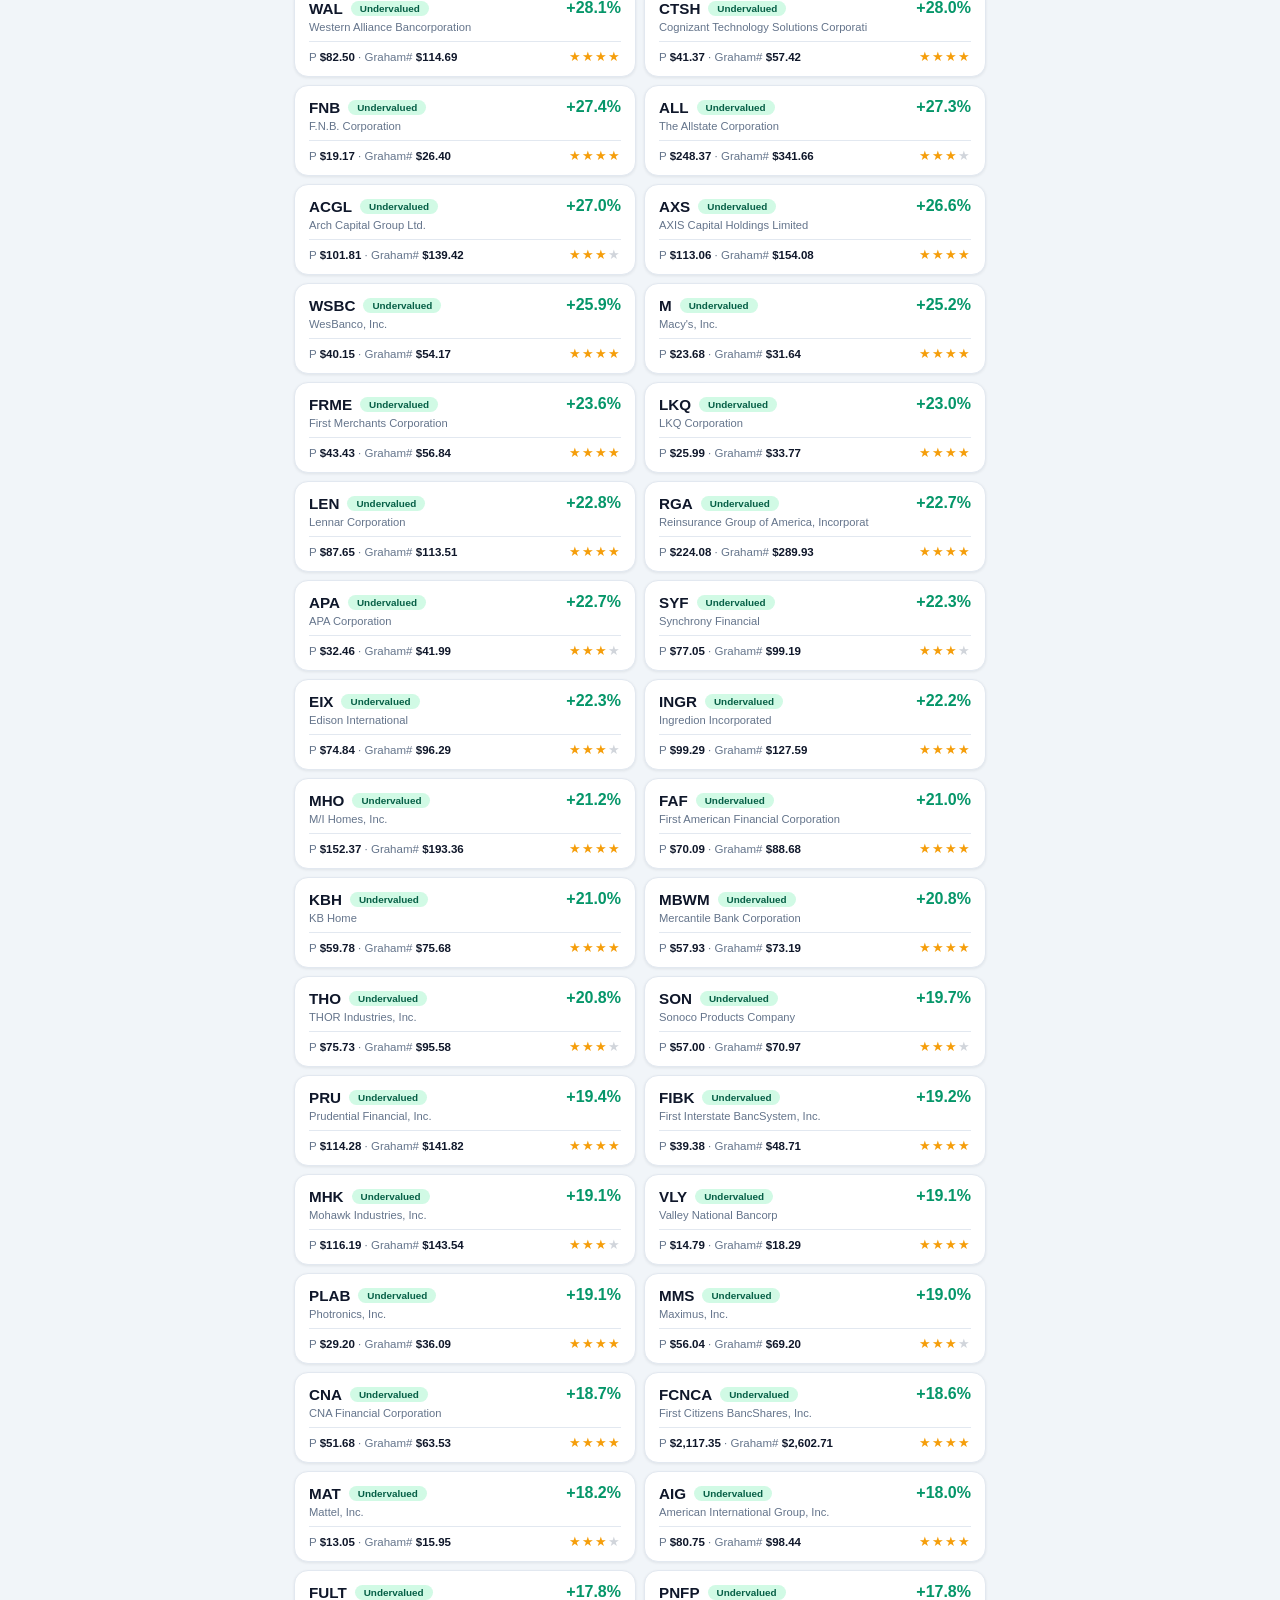
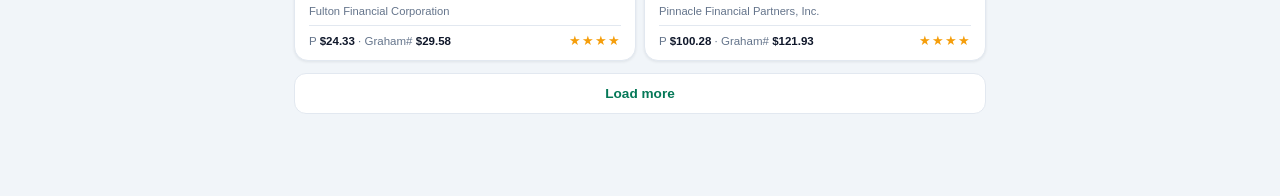
==== commit 09b3967d: "App bilingue espanol/ingles con boton ES-EN y politica de privacidad en ambos idiomas Co-Authored-By" ====
--- a/app/index.html
+++ b/app/index.html
@@ -24,13 +24,14 @@
     </div>
   </div>
   <div class="hdr-actions">
-    <button class="icon-btn" id="btnRefresh" title="Actualizar datos" aria-label="Actualizar datos">
+    <button class="icon-btn btn-lang" id="btnLang" aria-label="Switch language">EN</button>
+    <button class="icon-btn" id="btnRefresh" data-i18n-title="tt_refresh" aria-label="Refresh">
       <svg viewBox="0 0 24 24" fill="none" stroke="currentColor" stroke-width="2" stroke-linecap="round" stroke-linejoin="round"><polyline points="23 4 23 10 17 10"/><polyline points="1 20 1 14 7 14"/><path d="M3.51 9a9 9 0 0 1 14.85-3.36L23 10M1 14l4.64 4.36A9 9 0 0 0 20.49 15"/></svg>
     </button>
-    <button class="icon-btn" id="btnImport" title="Importar archivo de datos" aria-label="Importar datos">
+    <button class="icon-btn" id="btnImport" data-i18n-title="tt_import" aria-label="Import">
       <svg viewBox="0 0 24 24" fill="none" stroke="currentColor" stroke-width="2" stroke-linecap="round" stroke-linejoin="round"><path d="M21 15v4a2 2 0 0 1-2 2H5a2 2 0 0 1-2-2v-4"/><polyline points="7 10 12 15 17 10"/><line x1="12" y1="15" x2="12" y2="3"/></svg>
     </button>
-    <button class="icon-btn" id="btnTheme" title="Cambiar tema" aria-label="Cambiar tema">
+    <button class="icon-btn" id="btnTheme" data-i18n-title="tt_theme" aria-label="Theme">
       <svg id="iconMoon" viewBox="0 0 24 24" fill="none" stroke="currentColor" stroke-width="2" stroke-linecap="round" stroke-linejoin="round"><path d="M21 12.79A9 9 0 1 1 11.21 3 7 7 0 0 0 21 12.79z"/></svg>
       <svg id="iconSun" viewBox="0 0 24 24" fill="none" stroke="currentColor" stroke-width="2" stroke-linecap="round" stroke-linejoin="round" style="display:none"><circle cx="12" cy="12" r="5"/><line x1="12" y1="1" x2="12" y2="3"/><line x1="12" y1="21" x2="12" y2="23"/><line x1="4.22" y1="4.22" x2="5.64" y2="5.64"/><line x1="18.36" y1="18.36" x2="19.78" y2="19.78"/><line x1="1" y1="12" x2="3" y2="12"/><line x1="21" y1="12" x2="23" y2="12"/><line x1="4.22" y1="19.78" x2="5.64" y2="18.36"/><line x1="18.36" y1="5.64" x2="19.78" y2="4.22"/></svg>
     </button>
@@ -46,51 +47,51 @@
 
   <div class="search-wrap">
     <svg viewBox="0 0 24 24" fill="none" stroke="currentColor" stroke-width="2" stroke-linecap="round"><circle cx="11" cy="11" r="8"/><line x1="21" y1="21" x2="16.65" y2="16.65"/></svg>
-    <input type="search" id="searchBox" placeholder="Buscar ticker o empresa…" autocomplete="off">
+    <input type="search" id="searchBox" data-i18n-ph="search_ph" placeholder="Buscar ticker o empresa…" autocomplete="off">
   </div>
 
   <div class="chips-scroll" id="filterChips">
-    <button class="chip active" data-filter="all">Todas</button>
-    <button class="chip" data-filter="strong">🟢 MoS ≥ 33%</button>
-    <button class="chip" data-filter="under">Subvaluadas</button>
-    <button class="chip" data-filter="stars4">★★★★</button>
-    <button class="chip" data-filter="over">Sobrevaluadas</button>
+    <button class="chip active" data-filter="all" data-i18n="f_all">Todas</button>
+    <button class="chip" data-filter="strong" data-i18n="f_strong">🟢 MoS ≥ 33%</button>
+    <button class="chip" data-filter="under" data-i18n="f_under">Subvaluadas</button>
+    <button class="chip" data-filter="stars4" data-i18n="f_stars4">★★★★</button>
+    <button class="chip" data-filter="over" data-i18n="f_over">Sobrevaluadas</button>
   </div>
 
   <div class="selects-row">
     <select id="sectorSel" aria-label="Sector"></select>
-    <select id="sortSel" aria-label="Ordenar por">
-      <option value="mos">↓ Margen de seguridad</option>
-      <option value="stars">↓ Estrellas</option>
-      <option value="pe">↑ P/E</option>
-      <option value="pb">↑ P/B</option>
-      <option value="mcap">↓ Capitalización</option>
-      <option value="ticker">A–Z Ticker</option>
+    <select id="sortSel" aria-label="Sort">
+      <option value="mos" data-i18n="sort_mos">↓ Margen de seguridad</option>
+      <option value="stars" data-i18n="sort_stars">↓ Estrellas</option>
+      <option value="pe" data-i18n="sort_pe">↑ P/E</option>
+      <option value="pb" data-i18n="sort_pb">↑ P/B</option>
+      <option value="mcap" data-i18n="sort_mcap">↓ Capitalización</option>
+      <option value="ticker" data-i18n="sort_ticker">A–Z Ticker</option>
     </select>
   </div>
 
   <div class="result-count" id="resultCount"></div>
   <div class="stock-list" id="stockList"></div>
-  <button class="btn-more" id="btnMore" style="display:none">Cargar más</button>
+  <button class="btn-more" id="btnMore" data-i18n="load_more" style="display:none">Cargar más</button>
 </section>
 
 <!-- ═══ VISTA: WATCHLIST ═══ -->
 <section class="view" id="view-watchlist">
   <div class="card">
-    <div class="card-title">➕ Agregar acción manual</div>
+    <div class="card-title" data-i18n="wl_add_title">➕ Agregar acción manual</div>
     <div class="form-grid">
       <div class="fg"><label for="fTk">Ticker</label><input id="fTk" type="text" placeholder="AAPL" maxlength="12" autocapitalize="characters"></div>
-      <div class="fg"><label for="fPr">Precio ($)</label><input id="fPr" type="number" inputmode="decimal" placeholder="175.50" min="0" step="0.01"></div>
-      <div class="fg"><label for="fEp">EPS (TTM)</label><input id="fEp" type="number" inputmode="decimal" placeholder="6.13" step="0.01"></div>
+      <div class="fg"><label for="fPr" data-i18n="wl_price">Precio ($)</label><input id="fPr" type="number" inputmode="decimal" placeholder="175.50" min="0" step="0.01"></div>
+      <div class="fg"><label for="fEp" data-i18n="dt_eps">EPS (TTM)</label><input id="fEp" type="number" inputmode="decimal" placeholder="6.13" step="0.01"></div>
       <div class="fg"><label for="fBv">BVPS</label><input id="fBv" type="number" inputmode="decimal" placeholder="4.25" step="0.01"></div>
-      <div class="fg fg-full"><label for="fNm">Nombre (opcional)</label><input id="fNm" type="text" placeholder="Apple Inc."></div>
-    </div>
-    <button class="btn-primary" id="btnAdd">Agregar a watchlist</button>
-    <p class="form-hint">EPS y BVPS en <a href="https://finance.yahoo.com" target="_blank" rel="noopener">finance.yahoo.com</a> → Statistics. Para BMV usa sufijo .MX (ej. AMXB.MX)</p>
+      <div class="fg fg-full"><label for="fNm" data-i18n="wl_name">Nombre (opcional)</label><input id="fNm" type="text" data-i18n-ph="wl_name_ph" placeholder="Apple Inc."></div>
+    </div>
+    <button class="btn-primary" id="btnAdd" data-i18n="wl_add_btn">Agregar a watchlist</button>
+    <p class="form-hint" data-i18n="wl_hint">EPS y BVPS en <a href="https://finance.yahoo.com" target="_blank" rel="noopener">finance.yahoo.com</a> → Statistics. Para BMV usa sufijo .MX (ej. AMXB.MX)</p>
   </div>
   <div class="card">
     <div class="card-head">
-      <span class="card-title">Mi watchlist</span>
+      <span class="card-title" data-i18n="wl_my">Mi watchlist</span>
       <span class="card-count" id="wlCount"></span>
     </div>
     <div id="wlBody"></div>
@@ -100,35 +101,35 @@
 <!-- ═══ VISTA: MERCADO ═══ -->
 <section class="view" id="view-market">
   <div class="card">
-    <div class="card-title">Indicador Buffett — Market Cap / GNP</div>
+    <div class="card-title" data-i18n="bi_title">Indicador Buffett — Market Cap / GNP</div>
     <div class="bi-flex">
       <div id="biGauge"></div>
       <div class="bi-info">
-        <div class="bi-num-row"><span class="bi-num" id="biNum">—</span><span class="bi-unit">% del GNP</span></div>
-        <span class="bi-pill" id="biPill">Sin dato</span>
+        <div class="bi-num-row"><span class="bi-num" id="biNum">—</span><span class="bi-unit" data-i18n="bi_unit">% del GNP</span></div>
+        <span class="bi-pill" id="biPill">—</span>
         <div class="bi-date" id="biDate"></div>
       </div>
     </div>
     <div class="bi-zones">
-      <span class="zone z-green">&lt;75% Subvaluado</span>
-      <span class="zone z-yellow">75–90% Justo</span>
-      <span class="zone z-orange">90–115% Alto</span>
-      <span class="zone z-red">&gt;115% Peligro</span>
+      <span class="zone z-green" data-i18n="zl1">&lt;75% Subvaluado</span>
+      <span class="zone z-yellow" data-i18n="zl2">75–90% Justo</span>
+      <span class="zone z-orange" data-i18n="zl3">90–115% Alto</span>
+      <span class="zone z-red" data-i18n="zl4">&gt;115% Peligro</span>
     </div>
     <div class="bi-edit">
-      <input type="number" id="biIn" inputmode="decimal" placeholder="ej. 182" min="0" max="500">
-      <button class="btn-primary" id="btnBI">Actualizar</button>
-    </div>
-    <p class="form-hint">Consulta el valor actual en <a href="https://www.gurufocus.com/stock-market-valuations.php" target="_blank" rel="noopener">gurufocus.com — Market Valuations</a></p>
-  </div>
-
-  <div class="card">
-    <div class="card-title">🟢 Oportunidades por sector <span class="card-title-note">(MoS ≥ 0%)</span></div>
+      <input type="number" id="biIn" inputmode="decimal" data-i18n-ph="bi_ph" placeholder="ej. 182" min="0" max="500">
+      <button class="btn-primary" id="btnBI" data-i18n="bi_btn">Actualizar</button>
+    </div>
+    <p class="form-hint" data-i18n="bi_hint">Consulta el valor actual en <a href="https://www.gurufocus.com/stock-market-valuations.php" target="_blank" rel="noopener">gurufocus.com — Market Valuations</a></p>
+  </div>
+
+  <div class="card">
+    <div class="card-title" data-i18n="sec_title">🟢 Oportunidades por sector <span class="card-title-note">(MoS ≥ 0%)</span></div>
     <div id="sectorBars"></div>
   </div>
 
   <div class="card">
-    <div class="card-title">⭐ Top 10 — Mayor margen de seguridad</div>
+    <div class="card-title" data-i18n="top_title">⭐ Top 10 — Mayor margen de seguridad</div>
     <div id="topList"></div>
   </div>
 </section>
@@ -136,47 +137,47 @@
 <!-- ═══ VISTA: GUÍA ═══ -->
 <section class="view" id="view-guide">
   <div class="card">
-    <div class="card-title">📐 Método de Benjamin Graham</div>
+    <div class="card-title" data-i18n="g_method_title">📐 Método de Benjamin Graham</div>
     <div class="formula">Graham # = √(22.5 × EPS × BVPS)</div>
     <ul class="guide-list">
-      <li><strong>EPS</strong> — ganancias por acción de los últimos 12 meses</li>
-      <li><strong>BVPS</strong> — valor en libros por acción</li>
-      <li><strong>22.5</strong> — P/E máximo (15) × P/B máximo (1.5) según Graham</li>
-      <li>Precio &lt; Graham # → la acción cotiza bajo su valor intrínseco</li>
-      <li>Graham recomendaba comprar con <strong>margen de seguridad ≥ 33%</strong></li>
-      <li>EPS o BVPS negativos → Graham # inválido (no aplica el método)</li>
+      <li data-i18n="g_m1"><strong>EPS</strong> — ganancias por acción de los últimos 12 meses</li>
+      <li data-i18n="g_m2"><strong>BVPS</strong> — valor en libros por acción</li>
+      <li data-i18n="g_m3"><strong>22.5</strong> — P/E máximo (15) × P/B máximo (1.5) según Graham</li>
+      <li data-i18n="g_m4">Precio &lt; Graham # → la acción cotiza bajo su valor intrínseco</li>
+      <li data-i18n="g_m5">Graham recomendaba comprar con <strong>margen de seguridad ≥ 33%</strong></li>
+      <li data-i18n="g_m6">EPS o BVPS negativos → Graham # inválido (no aplica el método)</li>
     </ul>
   </div>
   <div class="card">
-    <div class="card-title">★ Score de 4 estrellas</div>
+    <div class="card-title" data-i18n="g_stars_title">★ Score de 4 estrellas</div>
     <ul class="guide-list">
-      <li>★ Precio &lt; Graham Number</li>
-      <li>★ P/E ≤ 15</li>
-      <li>★ P/B ≤ 1.5</li>
-      <li>★ P/E × P/B ≤ 22.5</li>
+      <li data-i18n="g_s1">★ Precio &lt; Graham Number</li>
+      <li data-i18n="g_s2">★ P/E ≤ 15</li>
+      <li data-i18n="g_s3">★ P/B ≤ 1.5</li>
+      <li data-i18n="g_s4">★ P/E × P/B ≤ 22.5</li>
     </ul>
   </div>
   <div class="card">
-    <div class="card-title">🔄 Cómo actualizar los datos</div>
+    <div class="card-title" data-i18n="g_upd_title">🔄 Cómo actualizar los datos</div>
     <ol class="guide-steps">
-      <li><strong>Automático:</strong> cada día hábil, después del cierre del mercado, un robot en la nube (GitHub Actions) corre el screener completo y publica los datos nuevos.</li>
-      <li>En la app, toca el botón <strong>🔄 Actualizar</strong> (arriba a la derecha) para traerlos. También se refrescan solos al abrir la app con internet.</li>
-      <li><strong>Manual (respaldo):</strong> corre <code>run_screener.bat</code> en tu PC y usa el botón <strong>⬇ Importar</strong> con el archivo <code>graham_screen.json</code>.</li>
+      <li data-i18n="g_u1"><strong>Automático:</strong> cada día hábil, después del cierre del mercado, un robot en la nube (GitHub Actions) corre el screener completo y publica los datos nuevos.</li>
+      <li data-i18n="g_u2">En la app, toca el botón <strong>🔄 Actualizar</strong> (arriba a la derecha) para traerlos. También se refrescan solos al abrir la app con internet.</li>
+      <li data-i18n="g_u3"><strong>Manual (respaldo):</strong> corre <code>run_screener.bat</code> en tu PC y usa el botón <strong>⬇ Importar</strong> con el archivo <code>graham_screen.json</code>.</li>
     </ol>
-    <p class="form-hint">Los datos se guardan en el teléfono y quedan disponibles sin conexión.</p>
-  </div>
-  <div class="warn-box">
+    <p class="form-hint" data-i18n="g_upd_hint">Los datos se guardan en el teléfono y quedan disponibles sin conexión.</p>
+  </div>
+  <div class="warn-box" data-i18n="g_brk">
     ⚠️ <strong>Nota BRK-B:</strong> Berkshire reporta BVPS en escala Clase A. El dato de Yahoo Finance infla su Graham Number — no es confiable para BRK-B.
   </div>
-  <div class="warn-box info">
+  <div class="warn-box info" data-i18n="g_edu">
     ℹ️ Esta app es una herramienta educativa de análisis cuantitativo. No constituye asesoría de inversión.
   </div>
   <div class="card coffee-card">
-    <div class="card-title">☕ ¿Te resulta útil?</div>
-    <p class="coffee-text">Esta app es gratuita, sin anuncios y sin recolección de datos. Si te ayuda en tus análisis, puedes invitarme un café.</p>
-    <a class="btn-coffee" href="https://buymeacoffee.com/faustomanjarrez" target="_blank" rel="noopener">☕ Invítame un café</a>
-  </div>
-  <p class="legal-links"><a href="privacidad.html">Política de privacidad</a> · <a href="https://github.com/faustomanjarrez/graham-screener" target="_blank" rel="noopener">Código fuente</a></p>
+    <div class="card-title" data-i18n="coffee_title">☕ ¿Te resulta útil?</div>
+    <p class="coffee-text" data-i18n="coffee_text">Esta app es gratuita, sin anuncios y sin recolección de datos. Si te ayuda en tus análisis, puedes invitarme un café.</p>
+    <a class="btn-coffee" href="https://ko-fi.com/faustomanjarrez" target="_blank" rel="noopener" data-i18n="coffee_btn">☕ Invítame un café</a>
+  </div>
+  <p class="legal-links"><a href="privacidad.html" data-i18n="legal_privacy">Política de privacidad</a> · <a href="https://github.com/faustomanjarrez/graham-screener" target="_blank" rel="noopener" data-i18n="legal_source">Código fuente</a></p>
 </section>
 
 </main>
@@ -185,19 +186,19 @@
 <nav class="bottom-nav">
   <button class="nav-item active" data-view="screener">
     <svg viewBox="0 0 24 24" fill="none" stroke="currentColor" stroke-width="2" stroke-linecap="round"><circle cx="11" cy="11" r="8"/><line x1="21" y1="21" x2="16.65" y2="16.65"/></svg>
-    <span>Screener</span>
+    <span data-i18n="nav_screener">Screener</span>
   </button>
   <button class="nav-item" data-view="watchlist">
     <svg viewBox="0 0 24 24" fill="none" stroke="currentColor" stroke-width="2" stroke-linecap="round" stroke-linejoin="round"><path d="M19 21l-7-5-7 5V5a2 2 0 0 1 2-2h10a2 2 0 0 1 2 2z"/></svg>
-    <span>Watchlist</span>
+    <span data-i18n="nav_watchlist">Watchlist</span>
   </button>
   <button class="nav-item" data-view="market">
     <svg viewBox="0 0 24 24" fill="none" stroke="currentColor" stroke-width="2" stroke-linecap="round" stroke-linejoin="round"><path d="M12 2a10 10 0 1 0 10 10"/><path d="M12 12l6-6"/><path d="M22 2l-4 1 3 3z" fill="currentColor" stroke="none"/></svg>
-    <span>Mercado</span>
+    <span data-i18n="nav_market">Mercado</span>
   </button>
   <button class="nav-item" data-view="guide">
     <svg viewBox="0 0 24 24" fill="none" stroke="currentColor" stroke-width="2" stroke-linecap="round" stroke-linejoin="round"><path d="M4 19.5A2.5 2.5 0 0 1 6.5 17H20"/><path d="M6.5 2H20v20H6.5A2.5 2.5 0 0 1 4 19.5v-15A2.5 2.5 0 0 1 6.5 2z"/></svg>
-    <span>Guía</span>
+    <span data-i18n="nav_guide">Guía</span>
   </button>
 </nav>
 
@@ -211,6 +212,7 @@
 <div class="toast" id="toast"></div>
 
 <script src="data.js"></script>
+<script src="i18n.js"></script>
 <script src="app.js"></script>
 </body>
 </html>
--- a/app/styles.css
+++ b/app/styles.css
@@ -85,14 +85,19 @@
 .hdr h1 { font-size: 1.06rem; font-weight: 800; line-height: 1.15; }
 .hdr h1 span { color: var(--accent); }
 .hdr-sub { font-size: .66rem; color: var(--text3); }
-.hdr-actions { display: flex; gap: 6px; }
+.hdr-actions { display: flex; gap: 5px; }
+@media (max-width: 400px) {
+  .hdr h1 { font-size: .95rem; }
+  .hdr-logo { width: 26px; height: 26px; }
+}
 .icon-btn {
-  width: 38px; height: 38px; border-radius: 10px;
+  width: 36px; height: 36px; border-radius: 10px;
   border: 1px solid var(--border); background: var(--surface2);
   color: var(--text2); display: grid; place-items: center;
 }
 .icon-btn svg { width: 18px; height: 18px; }
 .icon-btn:active { transform: scale(.93); }
+.btn-lang { font-size: .72rem; font-weight: 800; letter-spacing: .04em; color: var(--accent); }
 
 /* ═══ Views ═══ */
 main { padding: 14px 14px 20px; max-width: 720px; margin: 0 auto; }
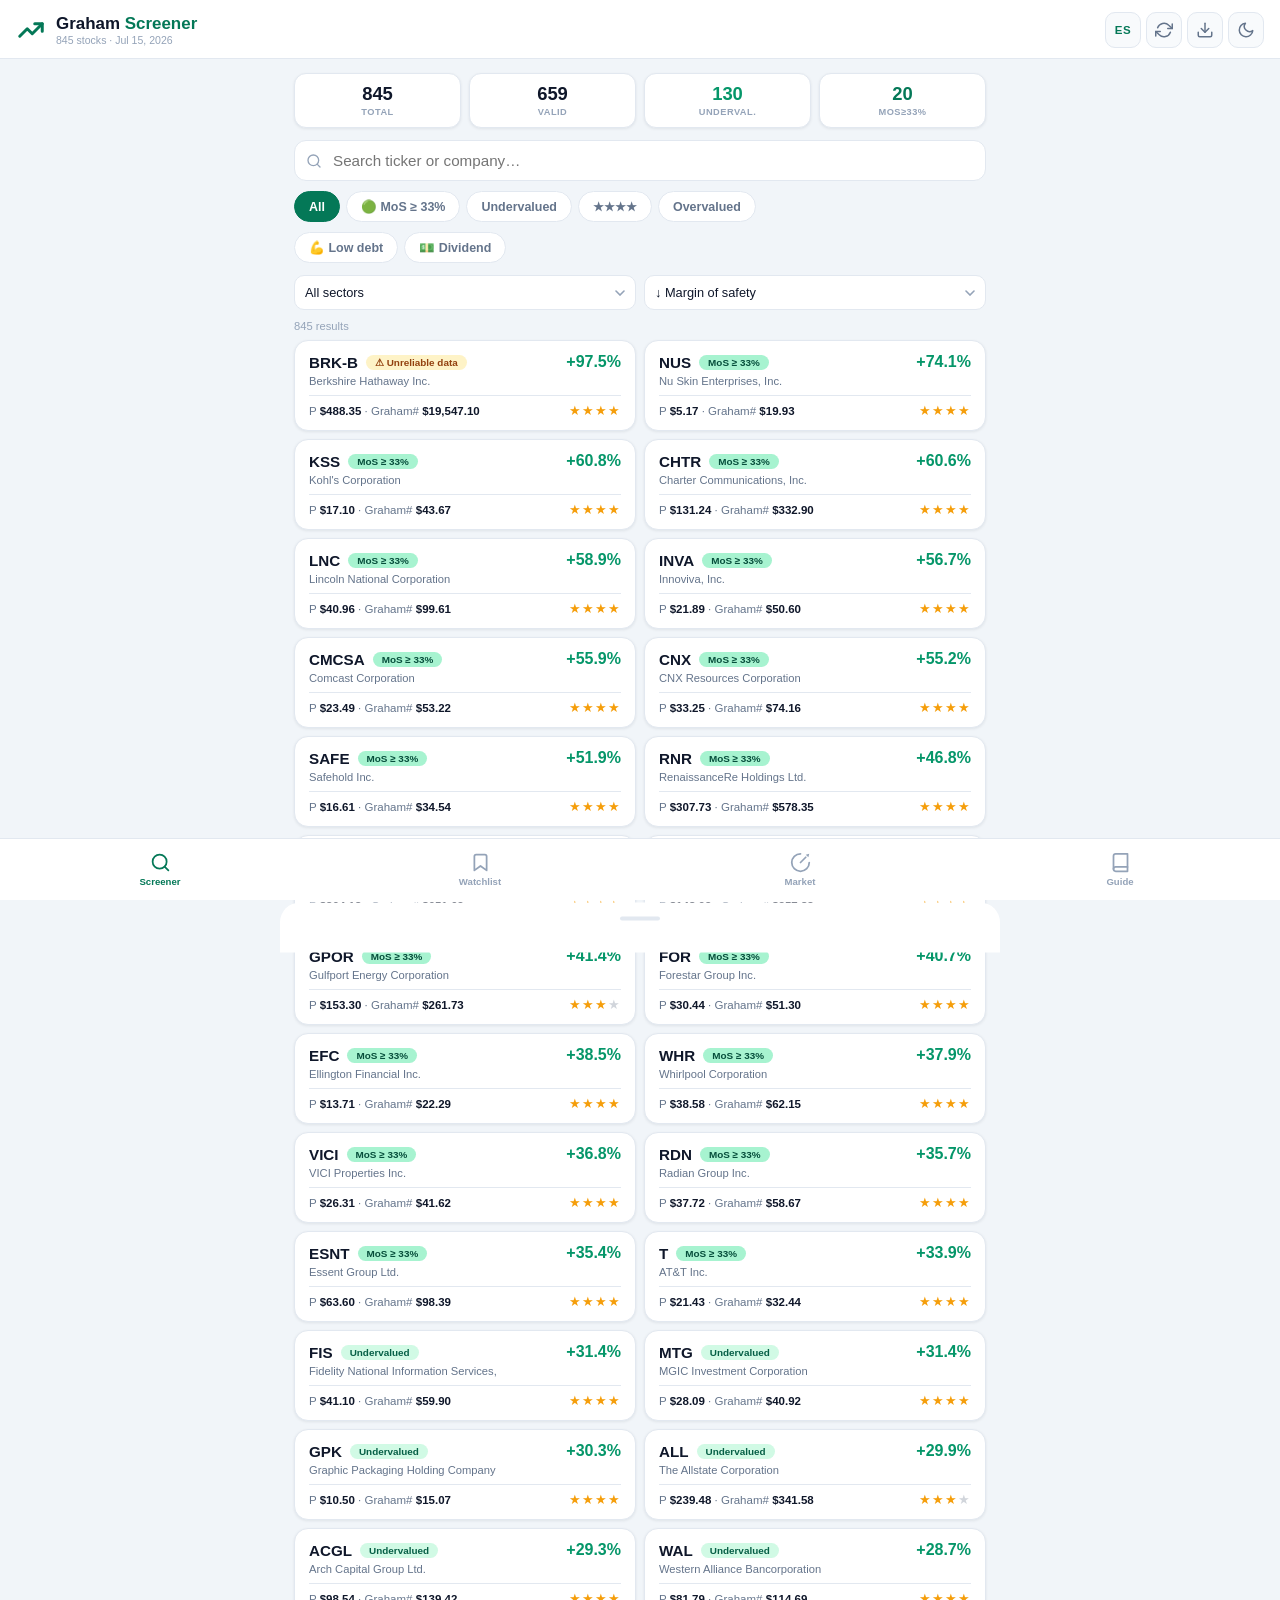
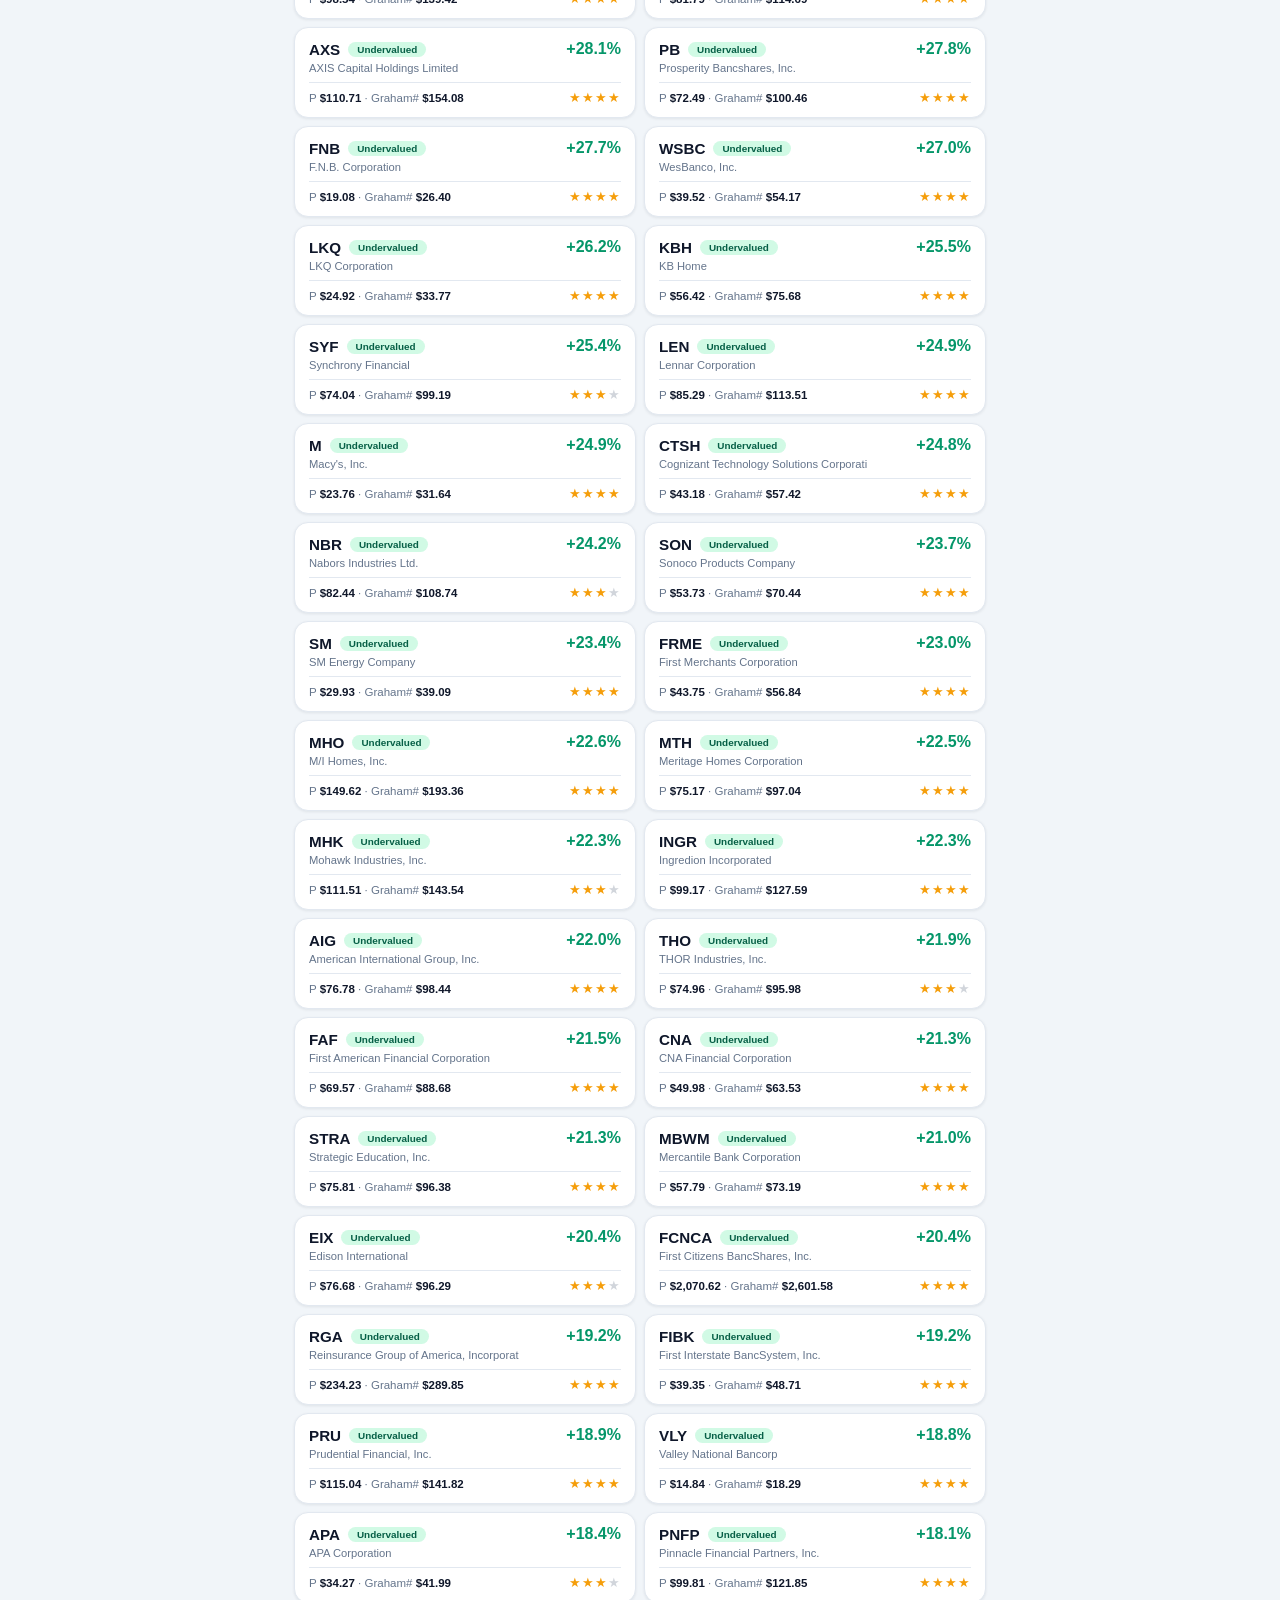
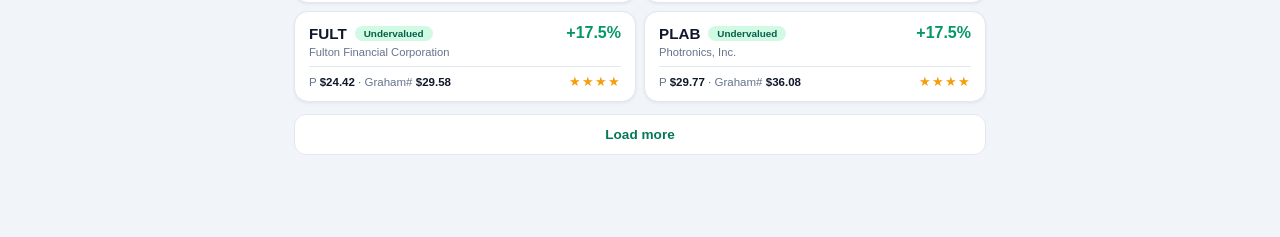
==== commit 67f11444: "Filtros de calidad Graham: deuda/capital, dividendo y alerta de P/E bajo Co-Authored-By: Claude Fabl" ====
--- a/app/index.html
+++ b/app/index.html
@@ -58,6 +58,11 @@
     <button class="chip" data-filter="over" data-i18n="f_over">Sobrevaluadas</button>
   </div>
 
+  <div class="chips-scroll" id="qualityChips">
+    <button class="chip chip-q" data-q="debt" data-i18n="f_qdebt">💪 Deuda baja</button>
+    <button class="chip chip-q" data-q="div" data-i18n="f_qdiv">💵 Dividendo</button>
+  </div>
+
   <div class="selects-row">
     <select id="sectorSel" aria-label="Sector"></select>
     <select id="sortSel" aria-label="Sort">
@@ -146,6 +151,7 @@
       <li data-i18n="g_m4">Precio &lt; Graham # → la acción cotiza bajo su valor intrínseco</li>
       <li data-i18n="g_m5">Graham recomendaba comprar con <strong>margen de seguridad ≥ 33%</strong></li>
       <li data-i18n="g_m6">EPS o BVPS negativos → Graham # inválido (no aplica el método)</li>
+      <li data-i18n="g_m7"><strong>Filtros de calidad:</strong> Deuda/Capital &lt; 100% y pago de dividendo ayudan a evitar <em>value traps</em> — acciones baratas por una razón</li>
     </ul>
   </div>
   <div class="card">
--- a/app/styles.css
+++ b/app/styles.css
@@ -143,6 +143,8 @@
   white-space: nowrap;
 }
 .chip.active { background: var(--accent); color: #fff; border-color: var(--accent); }
+#qualityChips { margin-top: -2px; }
+.chip-q.active { background: var(--accent-soft); color: var(--accent-text); border-color: var(--accent); }
 
 .selects-row { display: grid; grid-template-columns: 1fr 1fr; gap: 8px; margin-bottom: 10px; }
 .selects-row select {
